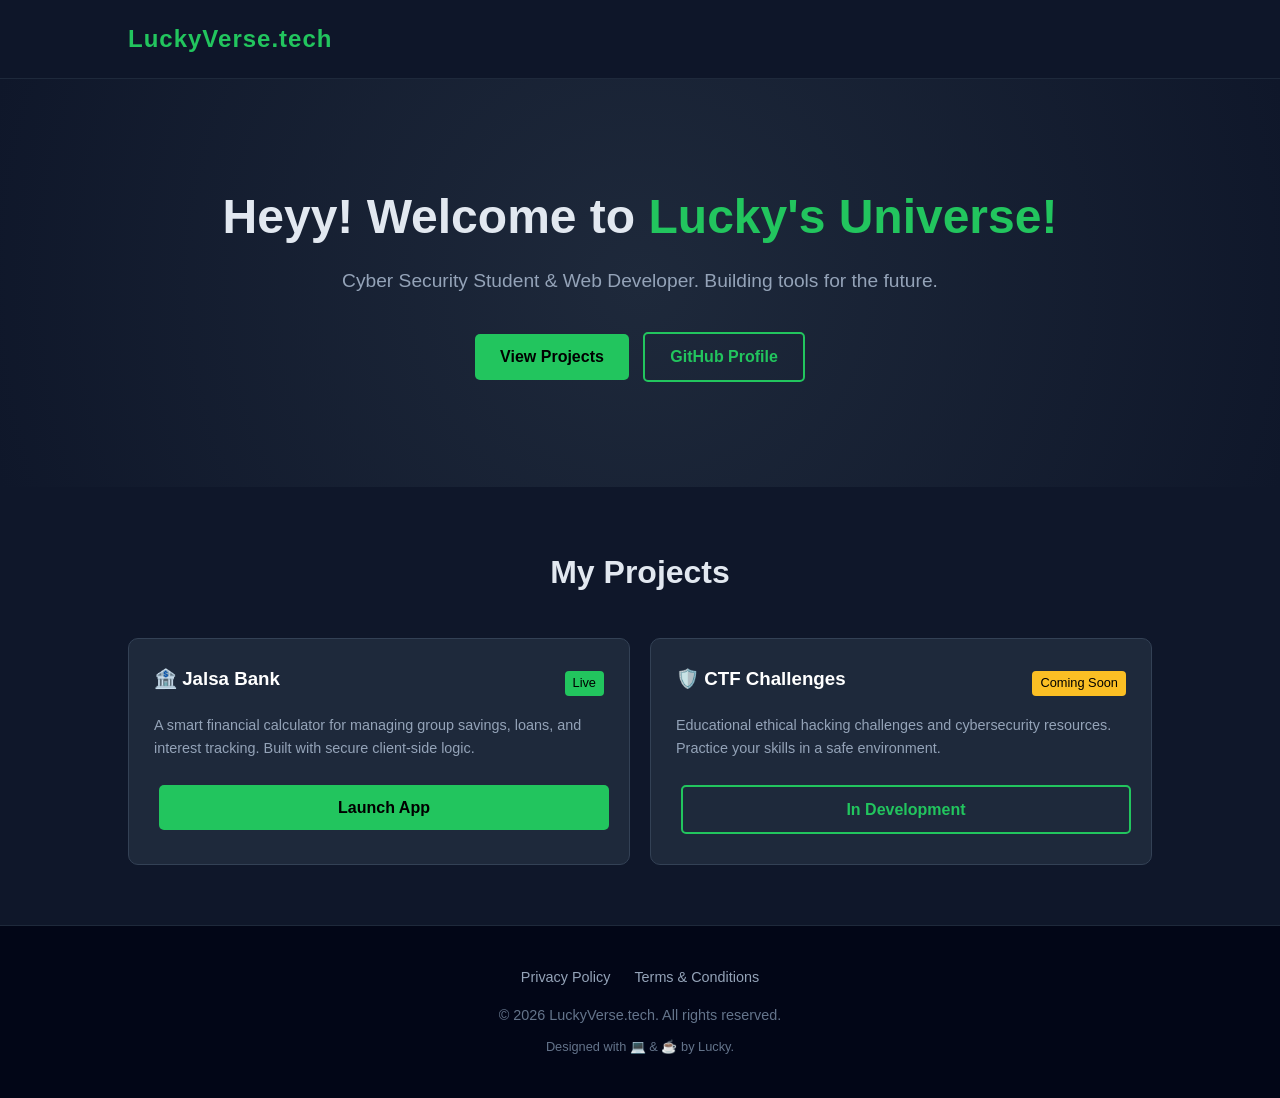
==== index.html @ ea1d81fe "Add initial HTML structure for personal website This HTML file includes a complete layout for a pers" ====
<!DOCTYPE html>
<html lang="en">
<head>
    <meta charset="UTF-8">
    <meta name="viewport" content="width=device-width, initial-scale=1.0">
    <title>LuckyVerse | Developer & Security Enthusiast</title>
    <style>
        /* General Reset */
        * { margin: 0; padding: 0; box-sizing: border-box; font-family: 'Segoe UI', Tahoma, Geneva, Verdana, sans-serif; }
        
        /* Dark Theme Colors */
        body { background-color: #0f172a; color: #e2e8f0; line-height: 1.6; }
        a { text-decoration: none; color: inherit; transition: 0.3s; }
        
        /* Header */
        header {
            padding: 20px 10%;
            display: flex;
            justify-content: space-between;
            align-items: center;
            background: rgba(15, 23, 42, 0.95);
            border-bottom: 1px solid #1e293b;
            position: sticky; top: 0; z-index: 100;
        }
        .logo { font-size: 1.5rem; font-weight: bold; color: #22c55e; letter-spacing: 1px; }
        
        /* Hero Section */
        .hero {
            text-align: center;
            padding: 100px 20px;
            background: radial-gradient(circle at center, #1e293b 0%, #0f172a 100%);
        }
        .hero h1 { font-size: 3rem; margin-bottom: 10px; }
        .hero span { color: #22c55e; } /* Hacker Green Color */
        .hero p { font-size: 1.2rem; color: #94a3b8; max-width: 600px; margin: 0 auto 30px auto; }
        
        /* Buttons */
        .btn {
            display: inline-block;
            padding: 10px 25px;
            background-color: #22c55e;
            color: #000;
            font-weight: bold;
            border-radius: 5px;
            margin: 5px;
        }
        .btn:hover { background-color: #16a34a; transform: translateY(-2px); }
        .btn-outline { background: transparent; border: 2px solid #22c55e; color: #22c55e; }
        .btn-outline:hover { background: #22c55e; color: #000; }

        /* Projects Section */
        .section { padding: 60px 10%; }
        .section-title { text-align: center; margin-bottom: 40px; font-size: 2rem; }
        
        .projects-grid {
            display: grid;
            grid-template-columns: repeat(auto-fit, minmax(300px, 1fr));
            gap: 20px;
        }
        
        .project-card {
            background: #1e293b;
            padding: 25px;
            border-radius: 10px;
            border: 1px solid #334155;
            transition: 0.3s;
        }
        .project-card:hover { transform: translateY(-5px); border-color: #22c55e; }
        .project-card h3 { margin-bottom: 10px; color: #fff; }
        .project-card p { color: #94a3b8; font-size: 0.9rem; margin-bottom: 20px; }
        .status { font-size: 0.8rem; padding: 2px 8px; border-radius: 4px; background: #22c55e; color: #000; }

        /* Footer (Legal Section) */
        footer {
            text-align: center;
            padding: 40px 20px;
            background-color: #020617;
            border-top: 1px solid #1e293b;
            font-size: 0.9rem;
            color: #64748b;
        }
        .footer-links { margin-bottom: 15px; }
        .footer-links a { color: #94a3b8; margin: 0 10px; }
        .footer-links a:hover { color: #22c55e; text-decoration: underline; }

    </style>
</head>
<body>

    <header>
        <div class="logo">LuckyVerse.tech</div>
        </header>

    <section class="hero">
        <h1>Heyy! Welcome to <span>Lucky's Universe!</span></h1>
        <p>Cyber Security Student & Web Developer. Building tools for the future.</p>
        <a href="#projects" class="btn">View Projects</a>
        <a href="https://github.com/lucky-om" target="_blank" class="btn btn-outline">GitHub Profile</a>
    </section>

    <section id="projects" class="section">
        <h2 class="section-title">My Projects</h2>
        <div class="projects-grid">
            
            <div class="project-card">
                <div style="display:flex; justify-content:space-between; align-items:center; margin-bottom:10px;">
                    <h3>🏦 Jalsa Bank</h3>
                    <span class="status">Live</span>
                </div>
                <p>A smart financial calculator for managing group savings, loans, and interest tracking. Built with secure client-side logic.</p>
                <a href="https://jalsabank.luckyverse.tech" target="_blank" class="btn" style="width:100%; text-align:center;">Launch App</a>
            </div>

            <div class="project-card">
                <div style="display:flex; justify-content:space-between; align-items:center; margin-bottom:10px;">
                    <h3>🛡️ CTF Challenges</h3>
                    <span class="status" style="background:#fbbf24;">Coming Soon</span>
                </div>
                <p>Educational ethical hacking challenges and cybersecurity resources. Practice your skills in a safe environment.</p>
                <a href="#" class="btn btn-outline" style="width:100%; text-align:center; cursor: not-allowed;">In Development</a>
            </div>

        </div>
    </section>

    <footer>
        <div class="footer-links">
            <a href="/privacy.html">Privacy Policy</a>
            <a href="/terms.html">Terms & Conditions</a>
        </div>
        <p>&copy; 2026 LuckyVerse.tech. All rights reserved.</p>
        <p style="font-size: 0.8rem; margin-top: 10px;">Designed with 💻 & ☕ by Lucky.</p>
    </footer>

</body>
</html>
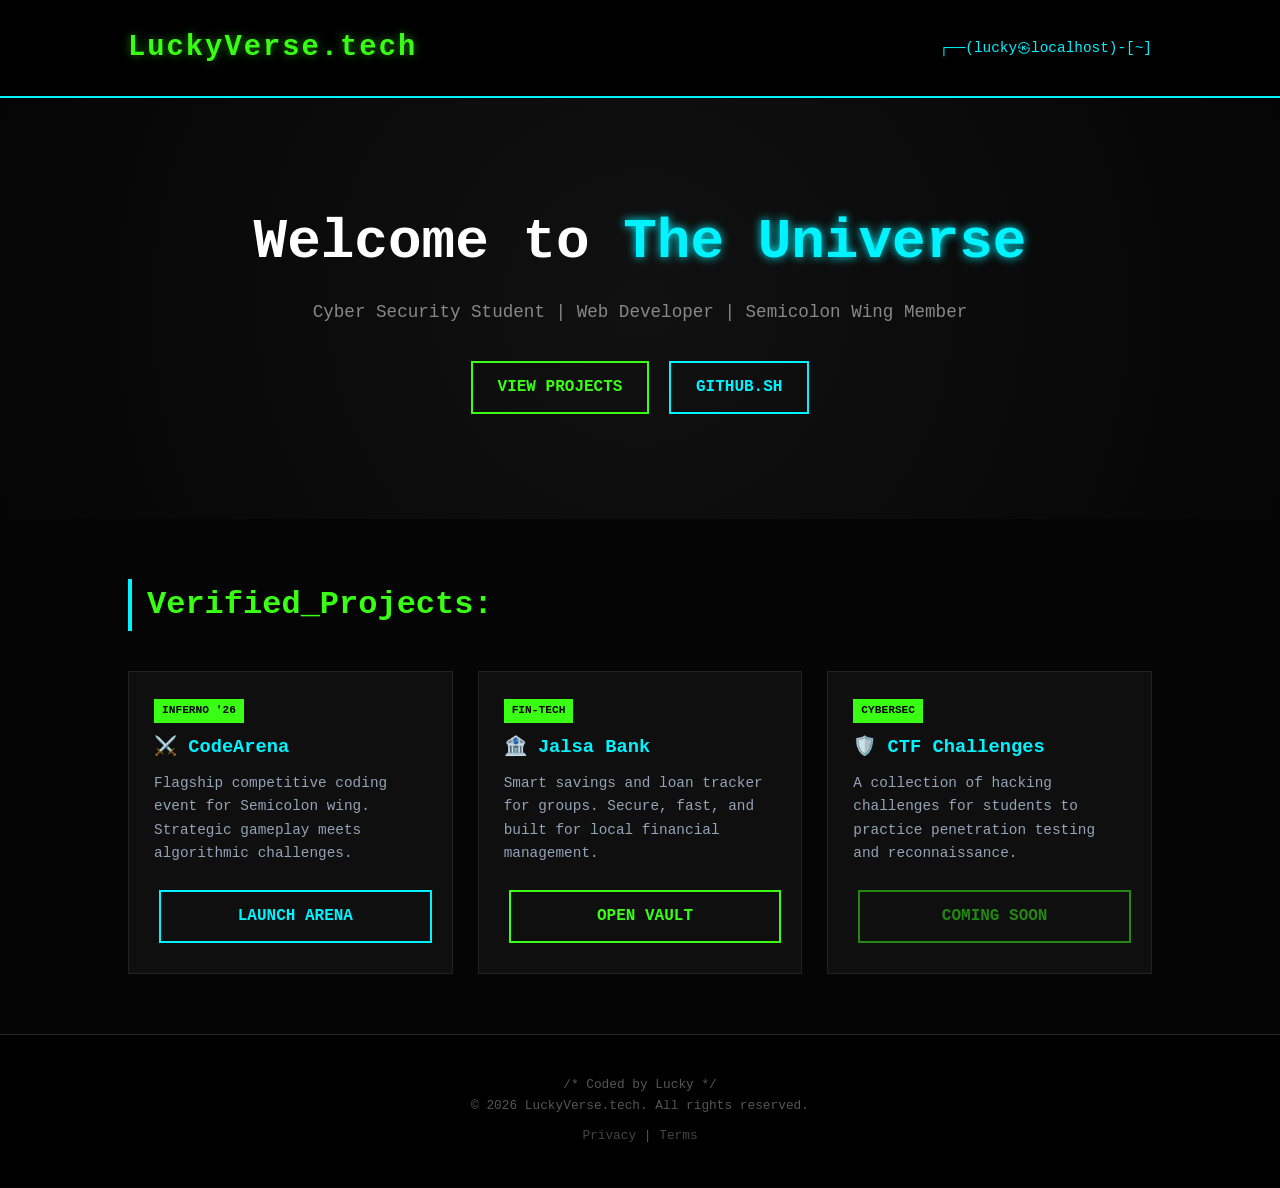
==== commit bd0cb06c: "Update index.html" ====
--- a/index.html
+++ b/index.html
@@ -3,135 +3,209 @@
 <head>
     <meta charset="UTF-8">
     <meta name="viewport" content="width=device-width, initial-scale=1.0">
-    <title>LuckyVerse | Developer & Security Enthusiast</title>
+    <link rel="icon" type="image/jpeg" href="logo.jpg">
+    
+    <title>LuckyVerse | Cyber Security & Development</title>
+    <meta name="description" content="LuckyVerse: Official portfolio of Lucky. Cybersecurity student, Semicolon IT wing member, and developer of CodeArena for Inferno'26.">
+    <meta name="keywords" content="LuckyVerse, CodeArena, Inferno26, Semicolon IT, SDJ International College, Lucky, Cybersecurity, Penetration Testing">
+    <meta name="author" content="Lucky">
+    <meta name="robots" content="index, follow">
+
     <style>
-        /* General Reset */
-        * { margin: 0; padding: 0; box-sizing: border-box; font-family: 'Segoe UI', Tahoma, Geneva, Verdana, sans-serif; }
-        
-        /* Dark Theme Colors */
-        body { background-color: #0f172a; color: #e2e8f0; line-height: 1.6; }
-        a { text-decoration: none; color: inherit; transition: 0.3s; }
-        
-        /* Header */
+        /* Modern Dark Neon Theme */
+        :root {
+            --bg-black: #050505;
+            --card-bg: #0f0f0f;
+            --neon-green: #39ff14;
+            --neon-cyan: #00f3ff;
+            --text-silver: #c0c0c0;
+            --glow: 0 0 10px rgba(57, 255, 20, 0.5);
+        }
+
+        * { margin: 0; padding: 0; box-sizing: border-box; font-family: 'Consolas', monospace; }
+
+        body {
+            background-color: var(--bg-black);
+            color: var(--text-silver);
+            line-height: 1.6;
+        }
+
+        /* Glitch Effect Header */
         header {
-            padding: 20px 10%;
+            padding: 25px 10%;
+            background: rgba(0, 0, 0, 0.9);
+            border-bottom: 2px solid var(--neon-cyan);
             display: flex;
             justify-content: space-between;
             align-items: center;
-            background: rgba(15, 23, 42, 0.95);
-            border-bottom: 1px solid #1e293b;
-            position: sticky; top: 0; z-index: 100;
-        }
-        .logo { font-size: 1.5rem; font-weight: bold; color: #22c55e; letter-spacing: 1px; }
-        
+            box-shadow: 0 0 15px rgba(0, 243, 255, 0.2);
+        }
+
+        .logo {
+            font-size: 1.8rem;
+            font-weight: bold;
+            color: var(--neon-green);
+            text-shadow: var(--glow);
+            letter-spacing: 2px;
+        }
+
+        .terminal-prompt {
+            color: var(--neon-cyan);
+            font-size: 0.9rem;
+        }
+
         /* Hero Section */
         .hero {
+            padding: 100px 10%;
             text-align: center;
-            padding: 100px 20px;
-            background: radial-gradient(circle at center, #1e293b 0%, #0f172a 100%);
-        }
-        .hero h1 { font-size: 3rem; margin-bottom: 10px; }
-        .hero span { color: #22c55e; } /* Hacker Green Color */
-        .hero p { font-size: 1.2rem; color: #94a3b8; max-width: 600px; margin: 0 auto 30px auto; }
-        
-        /* Buttons */
+            background: radial-gradient(circle at center, #111 0%, #050505 100%);
+        }
+
+        .hero h1 {
+            font-size: 3.5rem;
+            color: #fff;
+            margin-bottom: 10px;
+        }
+
+        .hero span {
+            color: var(--neon-cyan);
+            text-shadow: 0 0 10px var(--neon-cyan);
+        }
+
+        .hero p {
+            font-size: 1.1rem;
+            color: #888;
+            margin-bottom: 30px;
+        }
+
+        /* Styled Buttons */
         .btn {
             display: inline-block;
-            padding: 10px 25px;
-            background-color: #22c55e;
+            padding: 12px 25px;
+            background: transparent;
+            color: var(--neon-green);
+            border: 2px solid var(--neon-green);
+            font-weight: bold;
+            text-transform: uppercase;
+            transition: all 0.3s;
+            cursor: pointer;
+            margin: 5px;
+            text-decoration: none;
+        }
+
+        .btn:hover {
+            background: var(--neon-green);
             color: #000;
-            font-weight: bold;
-            border-radius: 5px;
-            margin: 5px;
-        }
-        .btn:hover { background-color: #16a34a; transform: translateY(-2px); }
-        .btn-outline { background: transparent; border: 2px solid #22c55e; color: #22c55e; }
-        .btn-outline:hover { background: #22c55e; color: #000; }
+            box-shadow: 0 0 20px var(--neon-green);
+            transform: translateY(-3px);
+        }
+
+        .btn-cyan { border-color: var(--neon-cyan); color: var(--neon-cyan); }
+        .btn-cyan:hover { background: var(--neon-cyan); color: #000; box-shadow: 0 0 20px var(--neon-cyan); }
 
         /* Projects Section */
         .section { padding: 60px 10%; }
-        .section-title { text-align: center; margin-bottom: 40px; font-size: 2rem; }
-        
+        .section-title {
+            color: var(--neon-green);
+            font-size: 2rem;
+            margin-bottom: 40px;
+            border-left: 4px solid var(--neon-cyan);
+            padding-left: 15px;
+        }
+
         .projects-grid {
             display: grid;
             grid-template-columns: repeat(auto-fit, minmax(300px, 1fr));
-            gap: 20px;
-        }
-        
-        .project-card {
-            background: #1e293b;
+            gap: 25px;
+        }
+
+        .card {
+            background: var(--card-bg);
             padding: 25px;
-            border-radius: 10px;
-            border: 1px solid #334155;
+            border: 1px solid #222;
             transition: 0.3s;
         }
-        .project-card:hover { transform: translateY(-5px); border-color: #22c55e; }
-        .project-card h3 { margin-bottom: 10px; color: #fff; }
-        .project-card p { color: #94a3b8; font-size: 0.9rem; margin-bottom: 20px; }
-        .status { font-size: 0.8rem; padding: 2px 8px; border-radius: 4px; background: #22c55e; color: #000; }
-
-        /* Footer (Legal Section) */
+
+        .card:hover {
+            border-color: var(--neon-cyan);
+            transform: scale(1.02);
+            box-shadow: 0 5px 15px rgba(0, 243, 255, 0.1);
+        }
+
+        .card h3 { color: var(--neon-cyan); margin-bottom: 10px; }
+        .card p { font-size: 0.9rem; color: #94a3b8; margin-bottom: 20px; }
+
+        .tag {
+            font-size: 0.7rem;
+            padding: 3px 8px;
+            background: var(--neon-green);
+            color: #000;
+            font-weight: bold;
+            margin-bottom: 10px;
+            display: inline-block;
+        }
+
         footer {
             text-align: center;
-            padding: 40px 20px;
-            background-color: #020617;
-            border-top: 1px solid #1e293b;
-            font-size: 0.9rem;
-            color: #64748b;
-        }
-        .footer-links { margin-bottom: 15px; }
-        .footer-links a { color: #94a3b8; margin: 0 10px; }
-        .footer-links a:hover { color: #22c55e; text-decoration: underline; }
-
+            padding: 40px;
+            background: #000;
+            border-top: 1px solid #222;
+            font-size: 0.8rem;
+            color: #555;
+        }
     </style>
 </head>
 <body>
 
     <header>
         <div class="logo">LuckyVerse.tech</div>
-        </header>
+        <div class="terminal-prompt">┌──(lucky㉿localhost)-[~]</div>
+    </header>
 
     <section class="hero">
-        <h1>Heyy! Welcome to <span>Lucky's Universe!</span></h1>
-        <p>Cyber Security Student & Web Developer. Building tools for the future.</p>
+        <h1>Welcome to <span>The Universe</span></h1>
+        <p>Cyber Security Student | Web Developer | Semicolon Wing Member</p>
         <a href="#projects" class="btn">View Projects</a>
-        <a href="https://github.com/lucky-om" target="_blank" class="btn btn-outline">GitHub Profile</a>
+        <a href="https://github.com/lucky-om" target="_blank" class="btn btn-cyan">Github.sh</a>
     </section>
 
     <section id="projects" class="section">
-        <h2 class="section-title">My Projects</h2>
+        <h2 class="section-title">Verified_Projects:</h2>
+        
         <div class="projects-grid">
             
-            <div class="project-card">
-                <div style="display:flex; justify-content:space-between; align-items:center; margin-bottom:10px;">
-                    <h3>🏦 Jalsa Bank</h3>
-                    <span class="status">Live</span>
-                </div>
-                <p>A smart financial calculator for managing group savings, loans, and interest tracking. Built with secure client-side logic.</p>
-                <a href="https://jalsabank.luckyverse.tech" target="_blank" class="btn" style="width:100%; text-align:center;">Launch App</a>
+            <div class="card">
+                <span class="tag">INFERNO '26</span>
+                <h3>⚔️ CodeArena</h3>
+                <p>Flagship competitive coding event for Semicolon wing. Strategic gameplay meets algorithmic challenges.</p>
+                <a href="https://codearena.luckyverse.tech" target="_blank" class="btn btn-cyan" style="width: 100%; text-align: center;">Launch Arena</a>
             </div>
 
-            <div class="project-card">
-                <div style="display:flex; justify-content:space-between; align-items:center; margin-bottom:10px;">
-                    <h3>🛡️ CTF Challenges</h3>
-                    <span class="status" style="background:#fbbf24;">Coming Soon</span>
-                </div>
-                <p>Educational ethical hacking challenges and cybersecurity resources. Practice your skills in a safe environment.</p>
-                <a href="#" class="btn btn-outline" style="width:100%; text-align:center; cursor: not-allowed;">In Development</a>
+            <div class="card">
+                <span class="tag">FIN-TECH</span>
+                <h3>🏦 Jalsa Bank</h3>
+                <p>Smart savings and loan tracker for groups. Secure, fast, and built for local financial management.</p>
+                <a href="https://jalsabank.luckyverse.tech" target="_blank" class="btn" style="width: 100%; text-align: center;">Open Vault</a>
+            </div>
+
+            <div class="card">
+                <span class="tag">CYBERSEC</span>
+                <h3>🛡️ CTF Challenges</h3>
+                <p>A collection of hacking challenges for students to practice penetration testing and reconnaissance.</p>
+                <a href="#" class="btn" style="width: 100%; text-align: center; opacity: 0.5; cursor: not-allowed;">Coming Soon</a>
             </div>
 
         </div>
     </section>
 
     <footer>
-        <div class="footer-links">
-            <a href="/privacy.html">Privacy Policy</a>
-            <a href="/terms.html">Terms & Conditions</a>
+        <p>/* Coded by Lucky */</p>
+        <p>&copy; 2026 LuckyVerse.tech. All rights reserved.</p>
+        <div style="margin-top: 10px;">
+            <a href="/privacy.html" style="color: #444; text-decoration: none;">Privacy</a> | 
+            <a href="/terms.html" style="color: #444; text-decoration: none;">Terms</a>
         </div>
-        <p>&copy; 2026 LuckyVerse.tech. All rights reserved.</p>
-        <p style="font-size: 0.8rem; margin-top: 10px;">Designed with 💻 & ☕ by Lucky.</p>
     </footer>
 
 </body>
 </html>
-
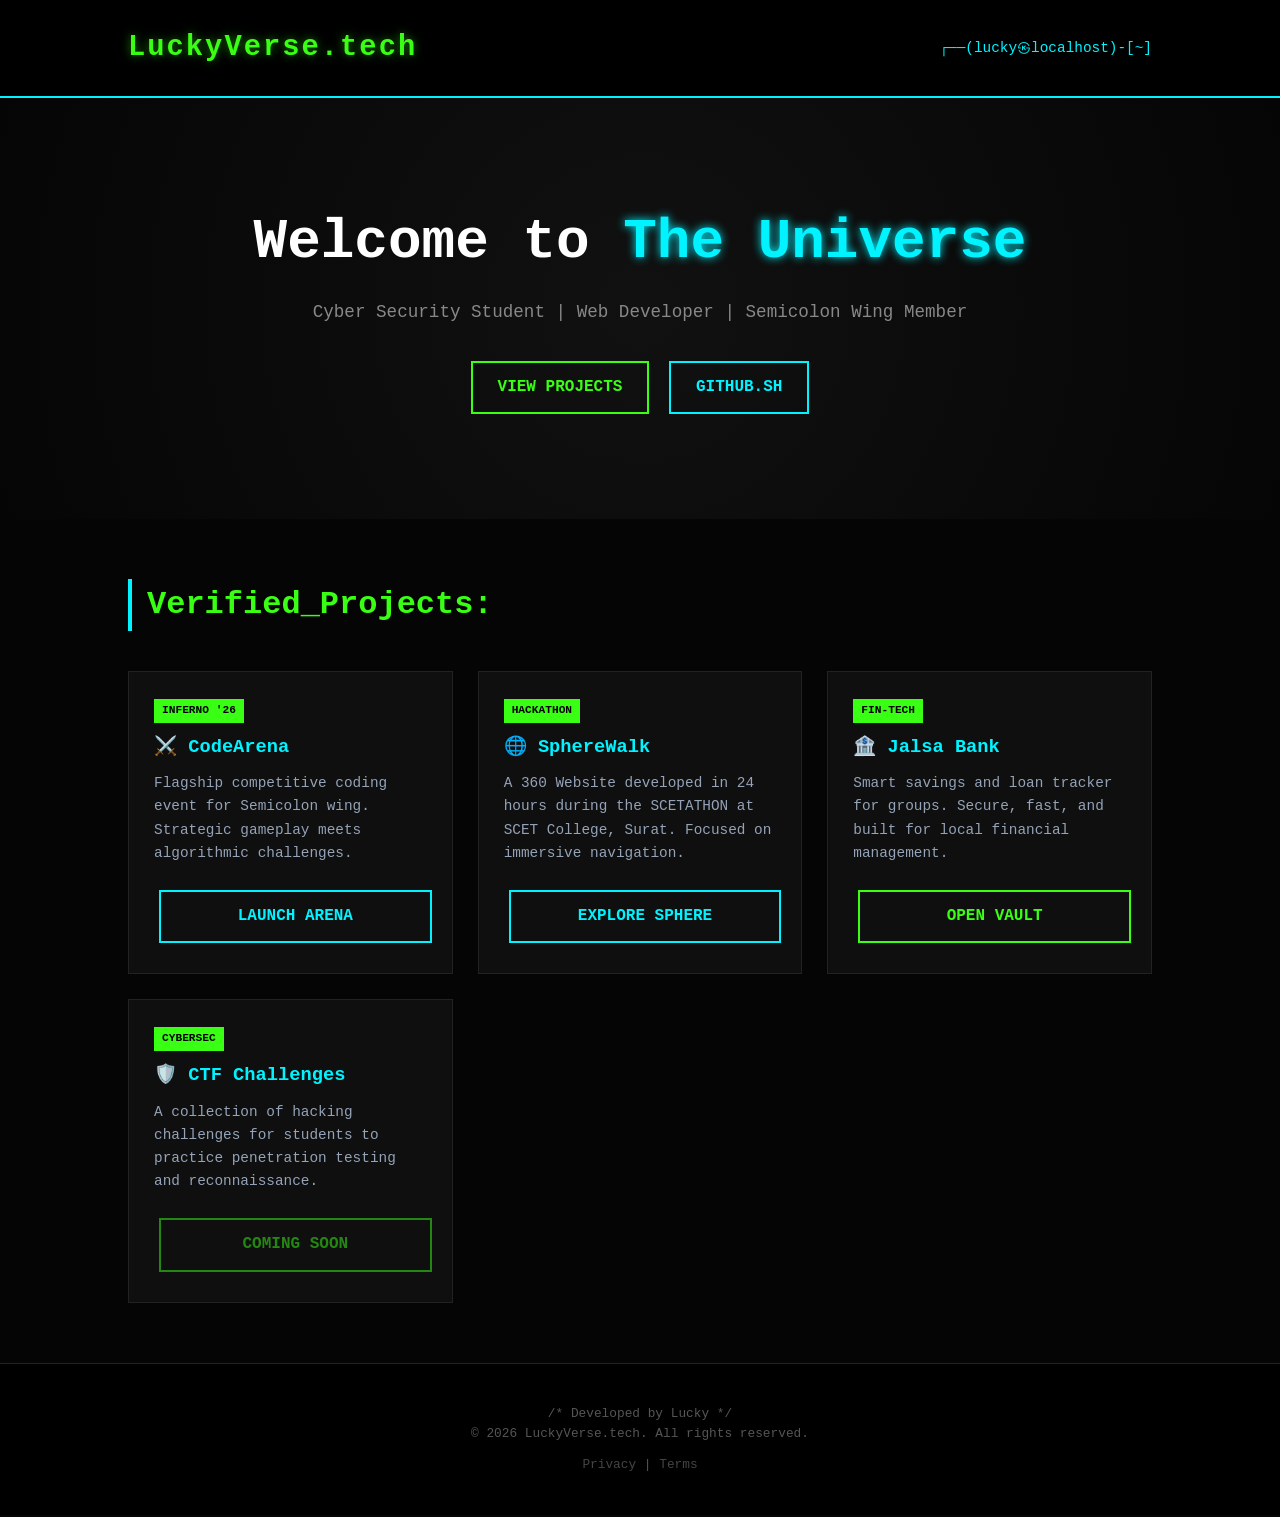
==== commit 8d47cf16: "Update project descriptions and developer credit" ====
--- a/index.html
+++ b/index.html
@@ -180,7 +180,14 @@
                 <p>Flagship competitive coding event for Semicolon wing. Strategic gameplay meets algorithmic challenges.</p>
                 <a href="https://codearena.luckyverse.tech" target="_blank" class="btn btn-cyan" style="width: 100%; text-align: center;">Launch Arena</a>
             </div>
-
+            
+            <div class="card">
+                <span class="tag">HACKATHON</span>
+                <h3>🌐 SphereWalk</h3>
+                <p>A 360 Website developed in 24 hours during the SCETATHON  at SCET College, Surat. Focused on immersive navigation.</p>
+                <a href="https://spherewalk.luckyverse.tech/" target="_blank" class="btn btn-cyan" style="width: 100%; text-align: center;">Explore Sphere</a>
+            </div>
+            
             <div class="card">
                 <span class="tag">FIN-TECH</span>
                 <h3>🏦 Jalsa Bank</h3>
@@ -199,7 +206,7 @@
     </section>
 
     <footer>
-        <p>/* Coded by Lucky */</p>
+        <p>/* Developed by Lucky */</p>
         <p>&copy; 2026 LuckyVerse.tech. All rights reserved.</p>
         <div style="margin-top: 10px;">
             <a href="/privacy.html" style="color: #444; text-decoration: none;">Privacy</a> | 
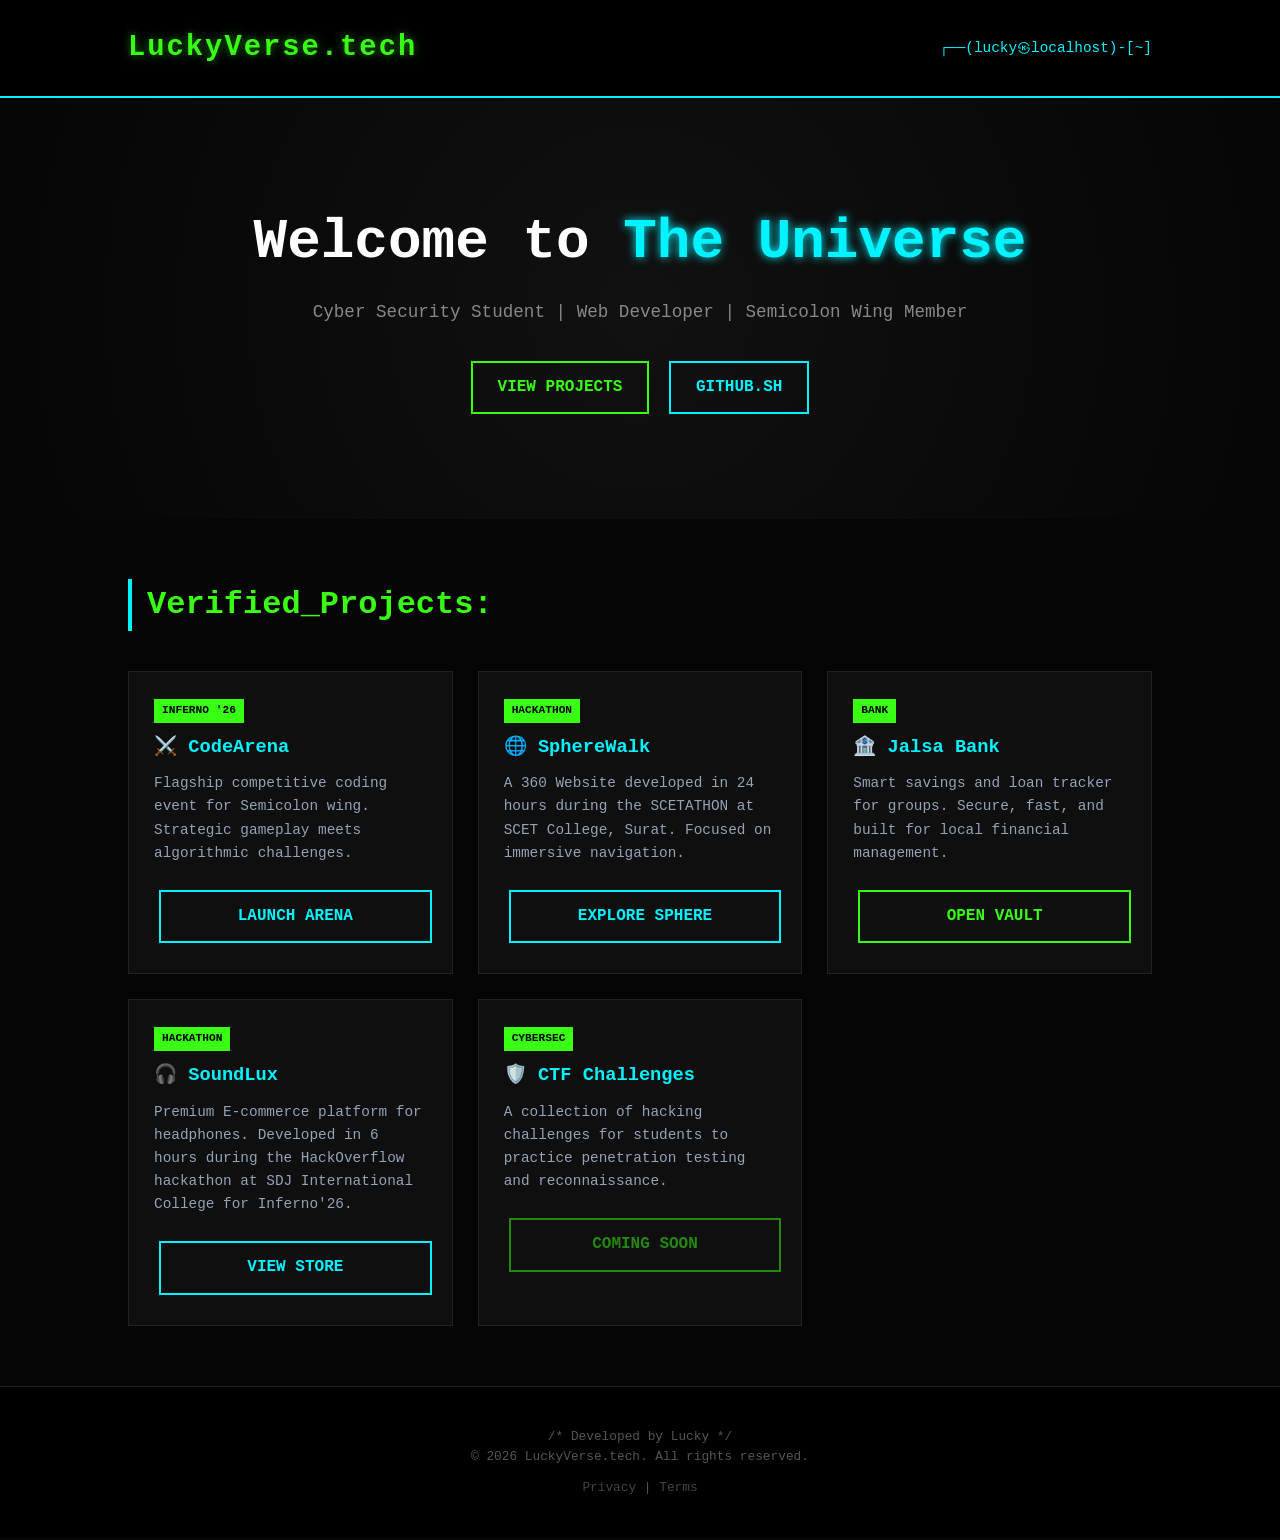
==== commit 2c066e43: "Add SoundLux project and update tags in index.html Added tags and new project details for SoundLux." ====
--- a/index.html
+++ b/index.html
@@ -189,12 +189,19 @@
             </div>
             
             <div class="card">
-                <span class="tag">FIN-TECH</span>
+                <span class="tag">BANK</span>
                 <h3>🏦 Jalsa Bank</h3>
                 <p>Smart savings and loan tracker for groups. Secure, fast, and built for local financial management.</p>
                 <a href="https://jalsabank.luckyverse.tech" target="_blank" class="btn" style="width: 100%; text-align: center;">Open Vault</a>
             </div>
 
+            <div class="card">
+                <span class="tag">HACKATHON</span>
+                <h3>🎧 SoundLux</h3>
+                <p>Premium E-commerce platform for headphones. Developed in 6 hours during the HackOverflow hackathon at SDJ International College for Inferno'26.</p>
+                <a href="https://soundlux.luckyverse.tech" target="_blank" class="btn btn-cyan" style="width: 100%; text-align: center;">View Store</a>
+            </div>
+            
             <div class="card">
                 <span class="tag">CYBERSEC</span>
                 <h3>🛡️ CTF Challenges</h3>
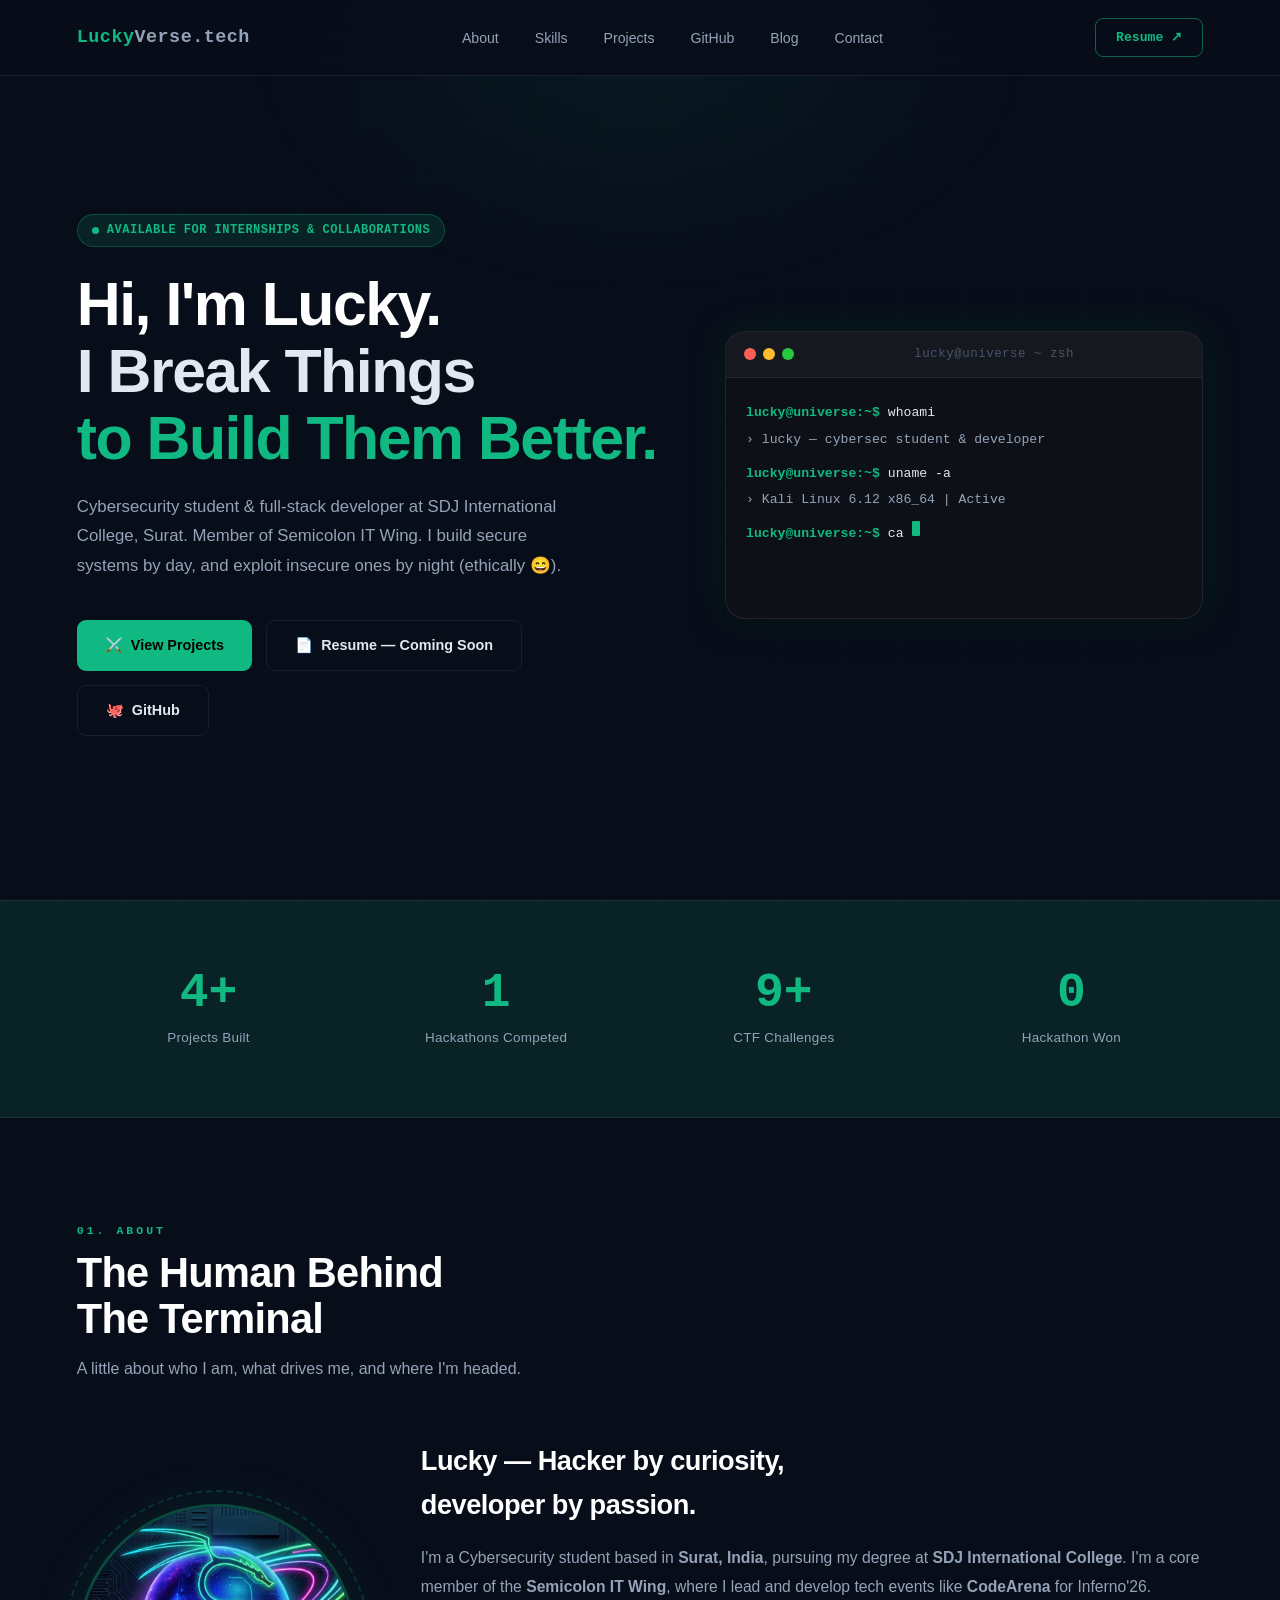
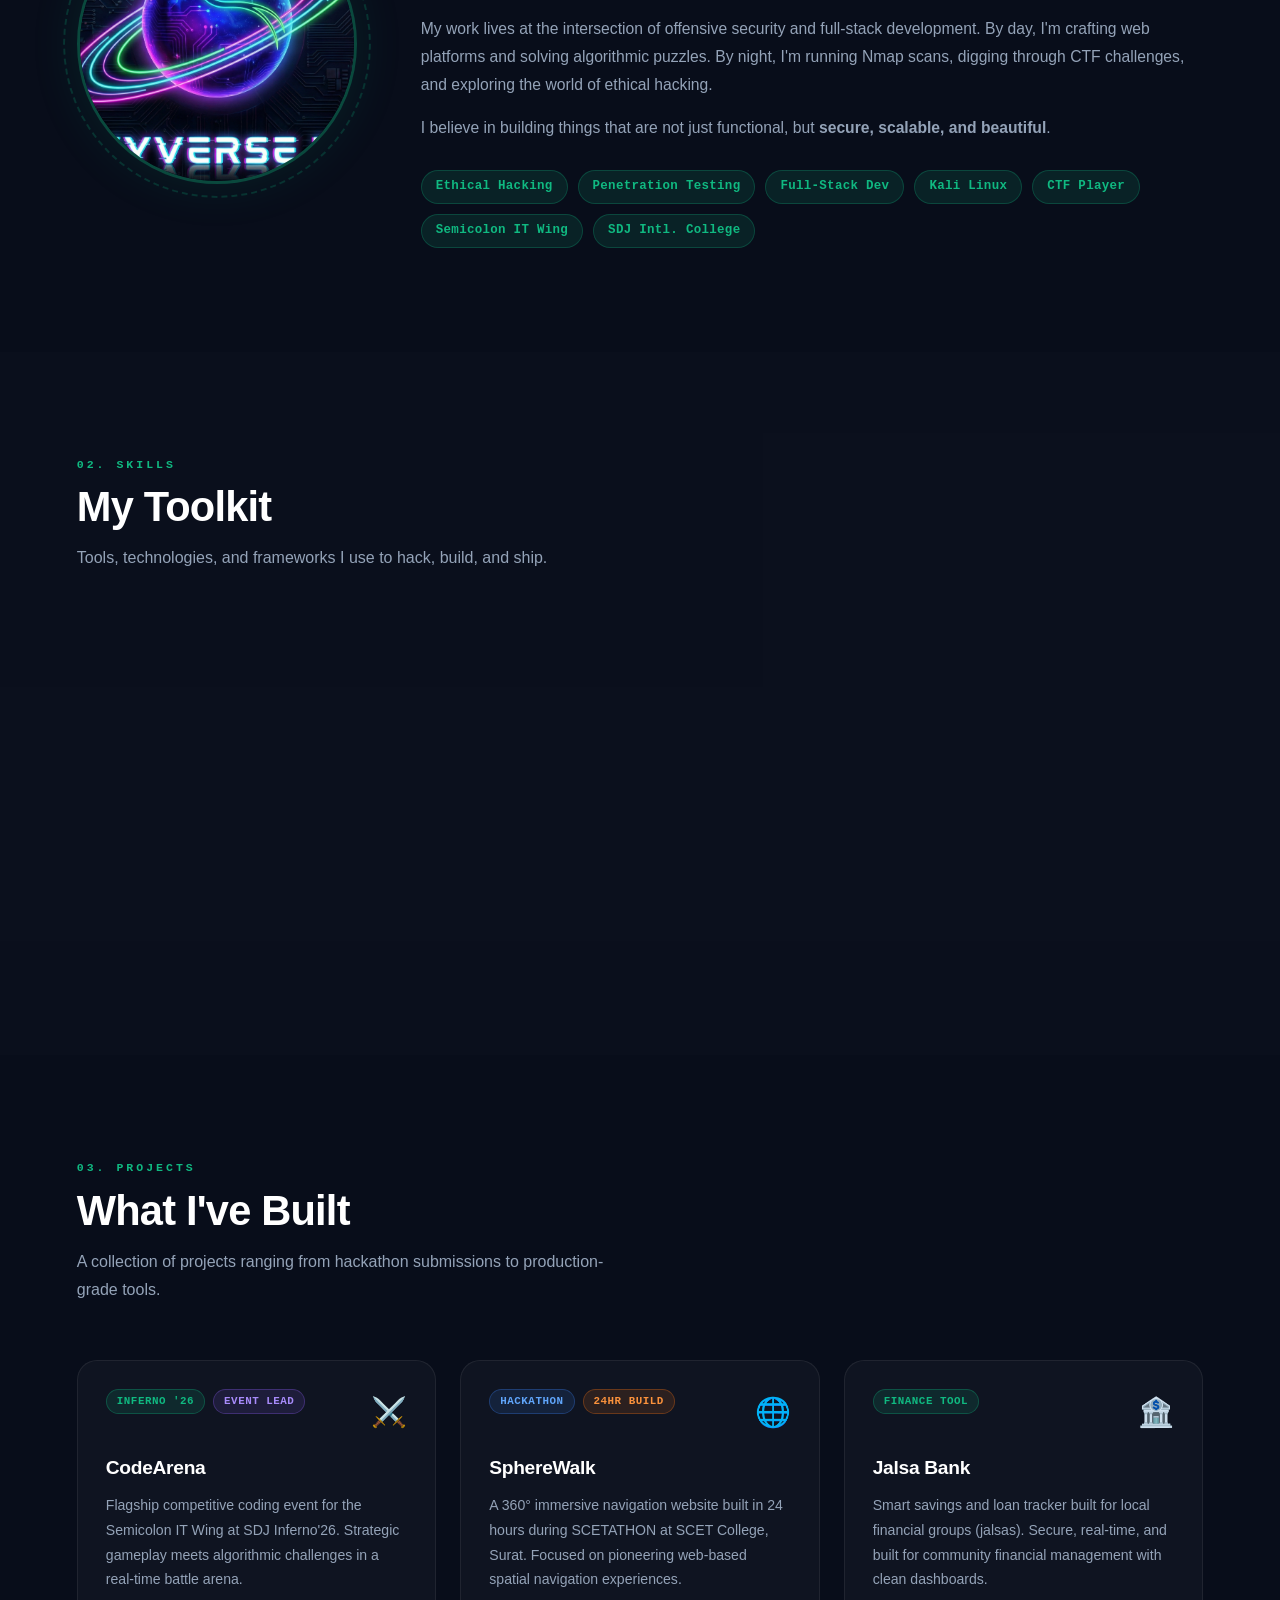
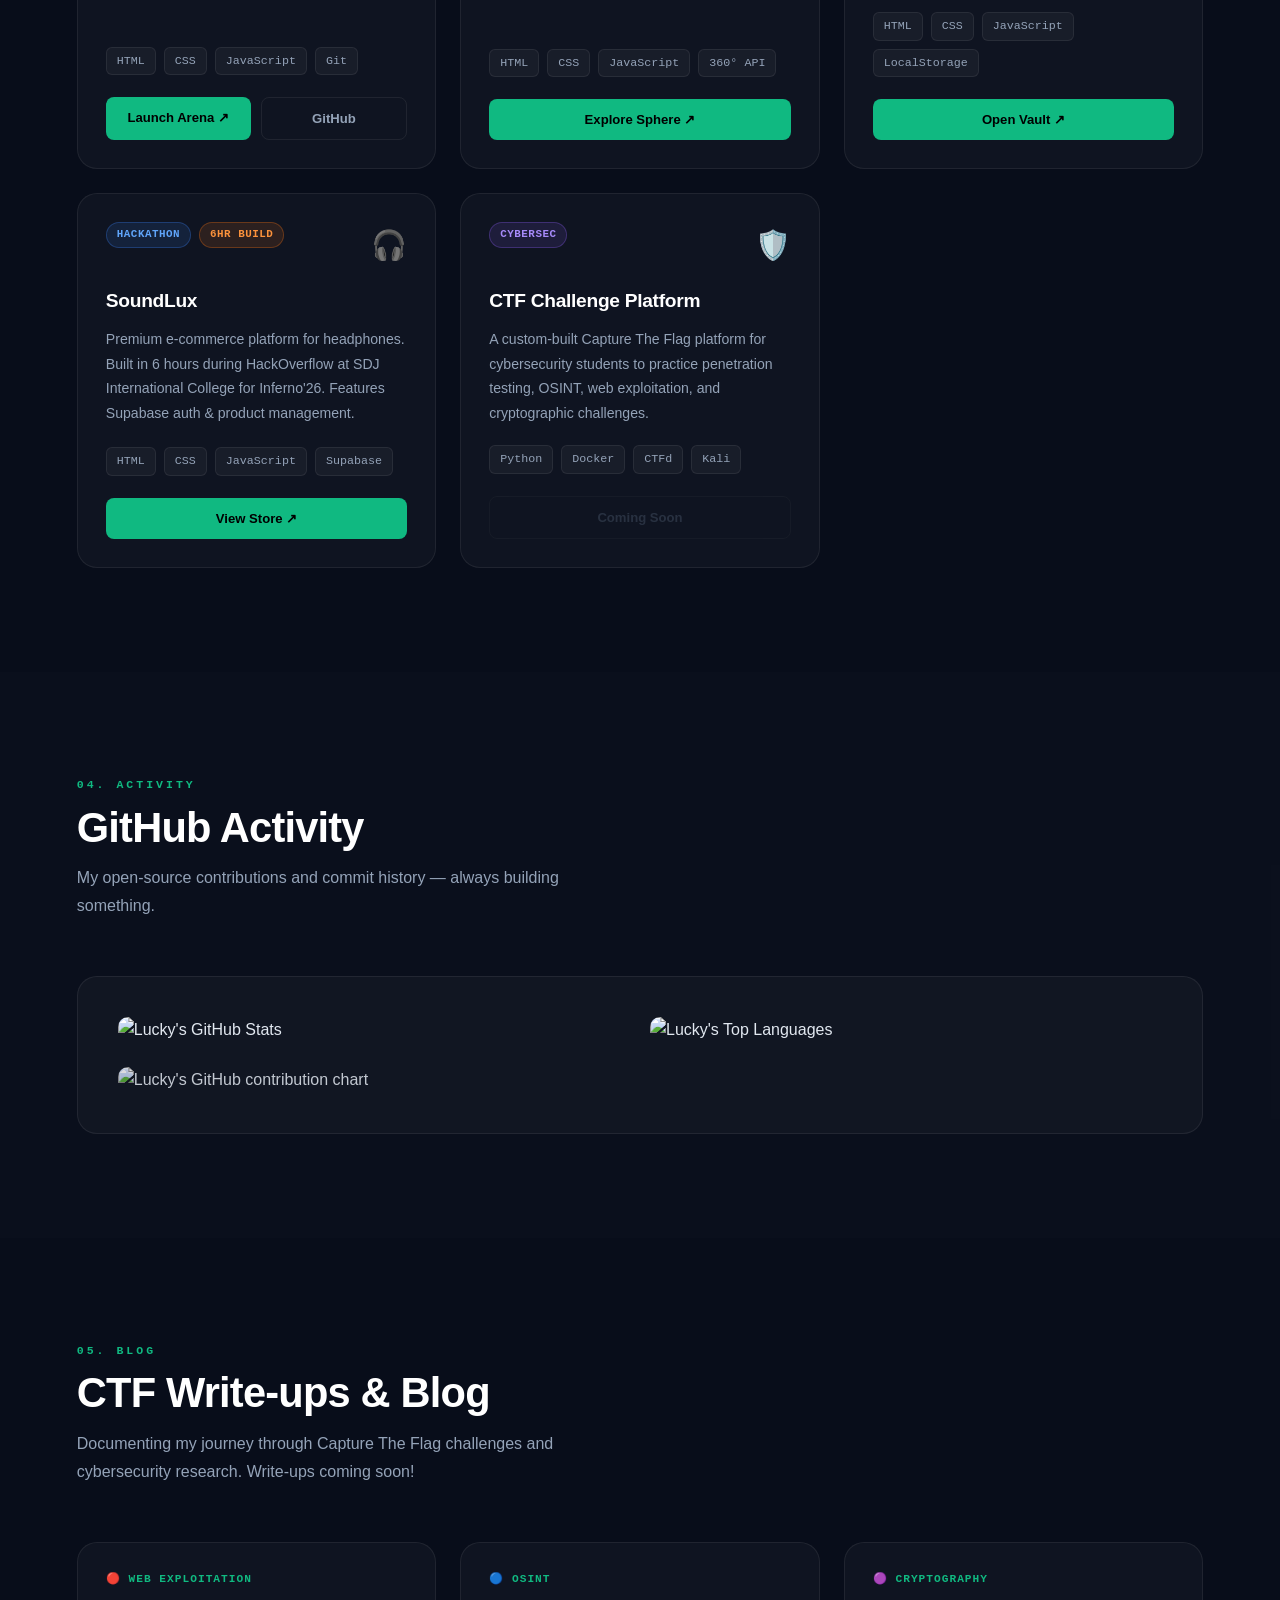
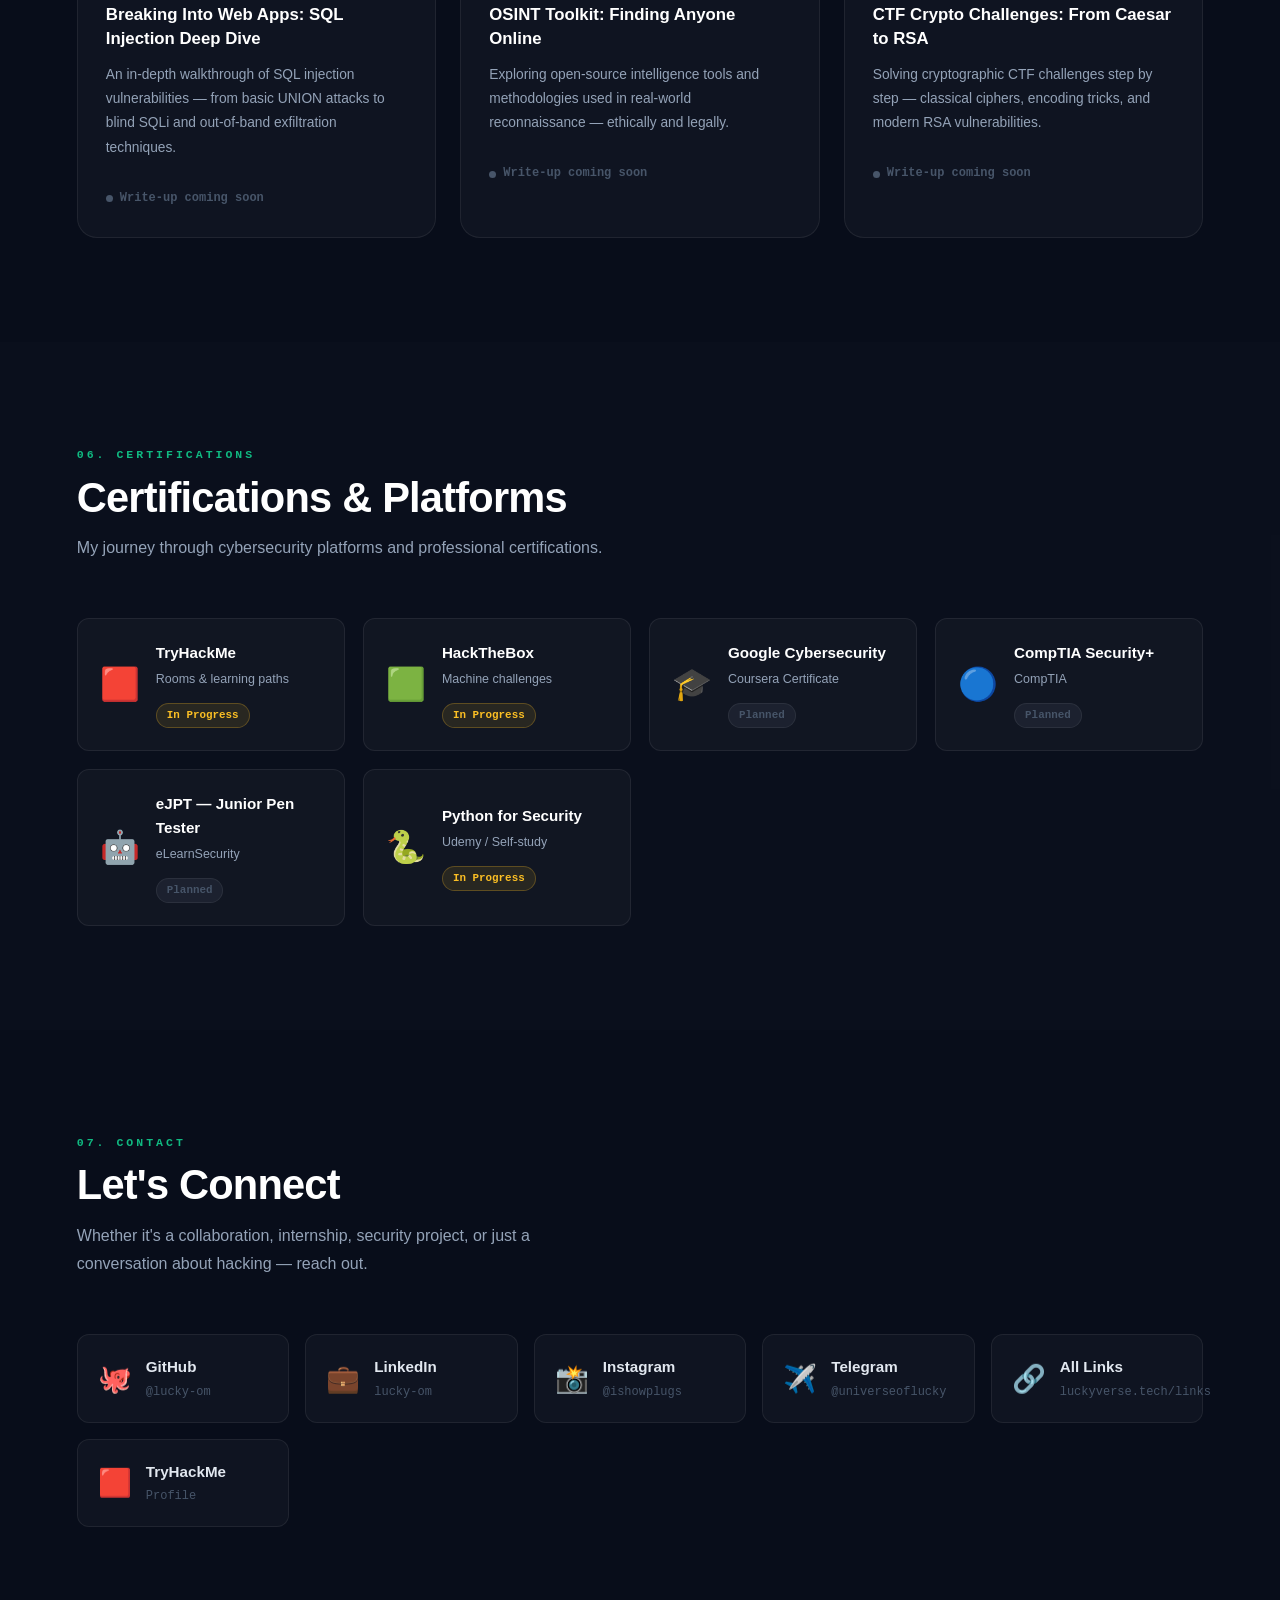
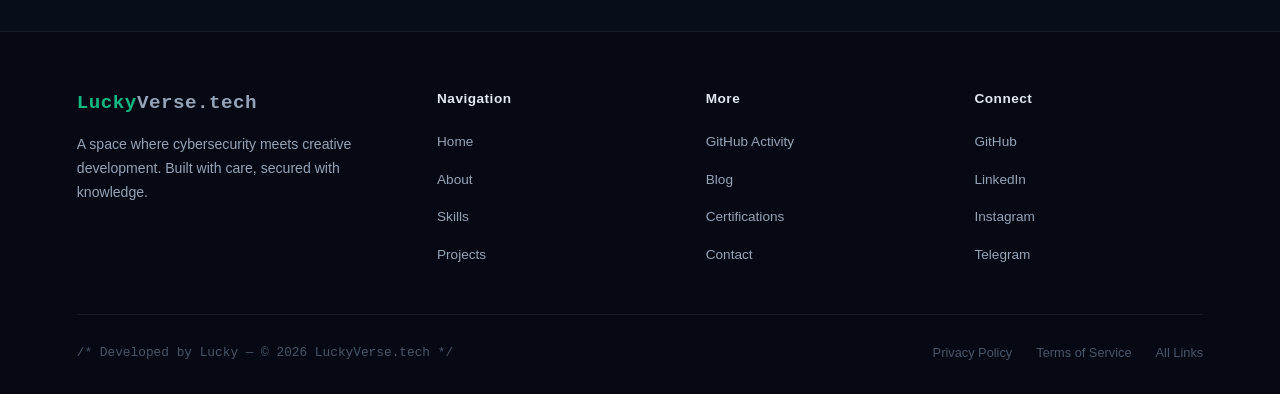
==== commit 37f337bd: "feat: LuckyVerse.tech v2.0 - Portfolio with cybersec theme, terminal animation, and projects showcas" ====
--- a/index.html
+++ b/index.html
@@ -1,225 +1,661 @@
 <!DOCTYPE html>
 <html lang="en">
+
 <head>
-    <meta charset="UTF-8">
-    <meta name="viewport" content="width=device-width, initial-scale=1.0">
-    <link rel="icon" type="image/jpeg" href="logo.jpg">
-    
-    <title>LuckyVerse | Cyber Security & Development</title>
-    <meta name="description" content="LuckyVerse: Official portfolio of Lucky. Cybersecurity student, Semicolon IT wing member, and developer of CodeArena for Inferno'26.">
-    <meta name="keywords" content="LuckyVerse, CodeArena, Inferno26, Semicolon IT, SDJ International College, Lucky, Cybersecurity, Penetration Testing">
-    <meta name="author" content="Lucky">
-    <meta name="robots" content="index, follow">
-
-    <style>
-        /* Modern Dark Neon Theme */
-        :root {
-            --bg-black: #050505;
-            --card-bg: #0f0f0f;
-            --neon-green: #39ff14;
-            --neon-cyan: #00f3ff;
-            --text-silver: #c0c0c0;
-            --glow: 0 0 10px rgba(57, 255, 20, 0.5);
-        }
-
-        * { margin: 0; padding: 0; box-sizing: border-box; font-family: 'Consolas', monospace; }
-
-        body {
-            background-color: var(--bg-black);
-            color: var(--text-silver);
-            line-height: 1.6;
-        }
-
-        /* Glitch Effect Header */
-        header {
-            padding: 25px 10%;
-            background: rgba(0, 0, 0, 0.9);
-            border-bottom: 2px solid var(--neon-cyan);
-            display: flex;
-            justify-content: space-between;
-            align-items: center;
-            box-shadow: 0 0 15px rgba(0, 243, 255, 0.2);
-        }
-
-        .logo {
-            font-size: 1.8rem;
-            font-weight: bold;
-            color: var(--neon-green);
-            text-shadow: var(--glow);
-            letter-spacing: 2px;
-        }
-
-        .terminal-prompt {
-            color: var(--neon-cyan);
-            font-size: 0.9rem;
-        }
-
-        /* Hero Section */
-        .hero {
-            padding: 100px 10%;
-            text-align: center;
-            background: radial-gradient(circle at center, #111 0%, #050505 100%);
-        }
-
-        .hero h1 {
-            font-size: 3.5rem;
-            color: #fff;
-            margin-bottom: 10px;
-        }
-
-        .hero span {
-            color: var(--neon-cyan);
-            text-shadow: 0 0 10px var(--neon-cyan);
-        }
-
-        .hero p {
-            font-size: 1.1rem;
-            color: #888;
-            margin-bottom: 30px;
-        }
-
-        /* Styled Buttons */
-        .btn {
-            display: inline-block;
-            padding: 12px 25px;
-            background: transparent;
-            color: var(--neon-green);
-            border: 2px solid var(--neon-green);
-            font-weight: bold;
-            text-transform: uppercase;
-            transition: all 0.3s;
-            cursor: pointer;
-            margin: 5px;
-            text-decoration: none;
-        }
-
-        .btn:hover {
-            background: var(--neon-green);
-            color: #000;
-            box-shadow: 0 0 20px var(--neon-green);
-            transform: translateY(-3px);
-        }
-
-        .btn-cyan { border-color: var(--neon-cyan); color: var(--neon-cyan); }
-        .btn-cyan:hover { background: var(--neon-cyan); color: #000; box-shadow: 0 0 20px var(--neon-cyan); }
-
-        /* Projects Section */
-        .section { padding: 60px 10%; }
-        .section-title {
-            color: var(--neon-green);
-            font-size: 2rem;
-            margin-bottom: 40px;
-            border-left: 4px solid var(--neon-cyan);
-            padding-left: 15px;
-        }
-
-        .projects-grid {
-            display: grid;
-            grid-template-columns: repeat(auto-fit, minmax(300px, 1fr));
-            gap: 25px;
-        }
-
-        .card {
-            background: var(--card-bg);
-            padding: 25px;
-            border: 1px solid #222;
-            transition: 0.3s;
-        }
-
-        .card:hover {
-            border-color: var(--neon-cyan);
-            transform: scale(1.02);
-            box-shadow: 0 5px 15px rgba(0, 243, 255, 0.1);
-        }
-
-        .card h3 { color: var(--neon-cyan); margin-bottom: 10px; }
-        .card p { font-size: 0.9rem; color: #94a3b8; margin-bottom: 20px; }
-
-        .tag {
-            font-size: 0.7rem;
-            padding: 3px 8px;
-            background: var(--neon-green);
-            color: #000;
-            font-weight: bold;
-            margin-bottom: 10px;
-            display: inline-block;
-        }
-
-        footer {
-            text-align: center;
-            padding: 40px;
-            background: #000;
-            border-top: 1px solid #222;
-            font-size: 0.8rem;
-            color: #555;
-        }
-    </style>
+  <meta charset="UTF-8">
+  <meta name="viewport" content="width=device-width, initial-scale=1.0">
+
+  <!-- ── SEO ── -->
+  <title>LuckyVerse</title>
+  <meta name="description"
+    content="LuckyVerse — Official portfolio of Lucky. Cybersecurity student, ethical hacker, developer of CodeArena, SphereWalk, Jalsa Bank & SoundLux. SDJ International College, Surat.">
+  <meta name="keywords"
+    content="LuckyVerse, Lucky, Cybersecurity, Ethical Hacking, Penetration Testing, CodeArena, SphereWalk, JalsaBank, SoundLux, Semicolon IT, SDJ International College">
+  <meta name="author" content="Lucky">
+  <meta name="robots" content="index, follow">
+
+  <!-- ── SECURITY HEADERS ── -->
+  <meta http-equiv="Content-Security-Policy"
+    content="default-src 'self'; script-src 'self' 'unsafe-inline'; style-src 'self' 'unsafe-inline' https://fonts.googleapis.com; font-src https://fonts.gstatic.com; img-src 'self' https://github-readme-stats.vercel.app https://ghchart.rshah.org https://streak-stats.demolab.com data:; connect-src 'none';">
+  <meta http-equiv="X-Content-Type-Options" content="nosniff">
+  <meta http-equiv="X-Frame-Options" content="DENY">
+  <meta name="referrer" content="strict-origin-when-cross-origin">
+
+  <!-- ── OPEN GRAPH ── -->
+  <meta property="og:title" content="LuckyVerse | Cybersecurity & Development">
+  <meta property="og:description"
+    content="Portfolio of Lucky — Cybersecurity student and full-stack developer based in Surat, India.">
+  <meta property="og:type" content="website">
+  <meta property="og:url" content="https://luckyverse.tech">
+
+  <!-- ── FAVICON ── -->
+  <link rel="icon" type="image/jpeg" href="logo.jpg">
+
+  <!-- ── STYLES ── -->
+  <link rel="stylesheet" href="styles.css">
 </head>
+
 <body>
 
-    <header>
-        <div class="logo">LuckyVerse.tech</div>
-        <div class="terminal-prompt">┌──(lucky㉿localhost)-[~]</div>
-    </header>
-
-    <section class="hero">
-        <h1>Welcome to <span>The Universe</span></h1>
-        <p>Cyber Security Student | Web Developer | Semicolon Wing Member</p>
-        <a href="#projects" class="btn">View Projects</a>
-        <a href="https://github.com/lucky-om" target="_blank" class="btn btn-cyan">Github.sh</a>
-    </section>
-
-    <section id="projects" class="section">
-        <h2 class="section-title">Verified_Projects:</h2>
-        
-        <div class="projects-grid">
-            
-            <div class="card">
-                <span class="tag">INFERNO '26</span>
-                <h3>⚔️ CodeArena</h3>
-                <p>Flagship competitive coding event for Semicolon wing. Strategic gameplay meets algorithmic challenges.</p>
-                <a href="https://codearena.luckyverse.tech" target="_blank" class="btn btn-cyan" style="width: 100%; text-align: center;">Launch Arena</a>
+  <!-- ════════════════════════════════════
+       NAVBAR
+  ════════════════════════════════════ -->
+  <nav id="navbar">
+    <a class="nav-logo" href="#">Lucky<span>Verse.tech</span></a>
+
+    <ul class="nav-links">
+      <li><a href="#about">About</a></li>
+      <li><a href="#skills">Skills</a></li>
+      <li><a href="#projects">Projects</a></li>
+      <li><a href="#github">GitHub</a></li>
+      <li><a href="#blog">Blog</a></li>
+      <li><a href="#contact">Contact</a></li>
+    </ul>
+
+    <div class="nav-right">
+      <a href="#" class="resume-btn" id="resumeNavBtn"
+        onclick="alert('🚀 Resume coming soon! Check back later.'); return false;">Resume ↗</a>
+      <button class="hamburger" id="hamburger" aria-label="Open menu">
+        <span></span><span></span><span></span>
+      </button>
+    </div>
+  </nav>
+
+  <!-- Mobile Menu -->
+  <div class="mobile-menu" id="mobileMenu">
+    <button class="mobile-close" id="mobileClose" aria-label="Close menu">✕</button>
+    <a href="#about">About</a>
+    <a href="#skills">Skills</a>
+    <a href="#projects">Projects</a>
+    <a href="#github">GitHub</a>
+    <a href="#blog">Blog</a>
+    <a href="#contact">Contact</a>
+    <a class="mobile-resume" href="#" onclick="alert('🚀 Resume coming soon!'); return false;">Resume — Coming Soon</a>
+  </div>
+
+
+  <!-- ════════════════════════════════════
+       HERO
+  ════════════════════════════════════ -->
+  <section class="hero" id="hero">
+    <div class="hero-content">
+      <div class="hero-left">
+        <div class="hero-badge">
+          <span class="pulse-dot"></span>
+          Available for Internships &amp; Collaborations
+        </div>
+
+        <h1>
+          <span class="name">Hi, I'm Lucky.</span><br>
+          I Break Things<br>
+          <span class="highlight">to Build Them Better.</span>
+        </h1>
+
+        <p class="hero-desc">
+          Cybersecurity student &amp; full-stack developer at SDJ International College, Surat.
+          Member of Semicolon IT Wing. I build secure systems by day, and exploit insecure ones by night (ethically 😄).
+        </p>
+
+        <div class="hero-ctas">
+          <a href="#projects" class="btn-primary">
+            <span>⚔️</span> View Projects
+          </a>
+          <a href="#" id="resumeHeroBtn" class="btn-secondary"
+            onclick="alert('🚀 Resume is being crafted. Check back soon!'); return false;">
+            <span>📄</span> Resume — Coming Soon
+          </a>
+          <a href="https://github.com/lucky-om" target="_blank" rel="noopener noreferrer" class="btn-secondary">
+            <span>🐙</span> GitHub
+          </a>
+        </div>
+      </div>
+
+      <!-- Terminal -->
+      <div class="terminal fade-up">
+        <div class="terminal-header">
+          <div class="terminal-dots">
+            <div class="dot dot-red"></div>
+            <div class="dot dot-yellow"></div>
+            <div class="dot dot-green"></div>
+          </div>
+          <div class="terminal-title">lucky@universe ~ zsh</div>
+        </div>
+        <div class="terminal-body" id="terminalBody"></div>
+      </div>
+    </div>
+  </section>
+
+
+  <!-- ════════════════════════════════════
+       STATS STRIP
+  ════════════════════════════════════ -->
+  <div class="stats-strip">
+    <div class="stats-grid">
+      <div class="stat-item fade-up">
+        <div class="stat-num" data-count="5" data-suffix="+">0+</div>
+        <div class="stat-label">Projects Built</div>
+      </div>
+      <div class="stat-item fade-up delay-1">
+        <div class="stat-num" data-count="2" data-suffix="">0</div>
+        <div class="stat-label">Hackathons Competed</div>
+      </div>
+      <div class="stat-item fade-up delay-2">
+        <div class="stat-num" data-count="10" data-suffix="+">0+</div>
+        <div class="stat-label">CTF Challenges</div>
+      </div>
+      <div class="stat-item fade-up delay-3">
+        <div class="stat-num" data-count="1" data-suffix="">0</div>
+        <div class="stat-label">Hackathon Won</div>
+      </div>
+    </div>
+  </div>
+
+
+  <!-- ════════════════════════════════════
+       ABOUT
+  ════════════════════════════════════ -->
+  <section class="section" id="about">
+    <div class="section-inner">
+      <span class="section-tag">01. about</span>
+      <h2 class="section-title">The Human Behind<br>The Terminal</h2>
+      <p class="section-subtitle">A little about who I am, what drives me, and where I'm headed.</p>
+
+      <div class="about-grid">
+        <div class="about-photo-wrap fade-up">
+          <img src="logo.jpg" alt="Lucky — Cybersecurity Developer" class="about-photo" loading="lazy">
+          <div class="about-ring"></div>
+        </div>
+
+        <div class="about-text fade-up delay-1">
+          <h3>Lucky — Hacker by curiosity,<br>developer by passion.</h3>
+          <p>
+            I'm a Cybersecurity student based in <strong>Surat, India</strong>, pursuing my degree at
+            <strong>SDJ International College</strong>. I'm a core member of the <strong>Semicolon IT Wing</strong>,
+            where I lead and develop tech events like <strong>CodeArena</strong> for Inferno'26.
+          </p>
+          <p>
+            My work lives at the intersection of offensive security and full-stack development.
+            By day, I'm crafting web platforms and solving algorithmic puzzles. By night, I'm running
+            Nmap scans, digging through CTF challenges, and exploring the world of ethical hacking.
+          </p>
+          <p>
+            I believe in building things that are not just functional, but <strong>secure, scalable, and
+              beautiful</strong>.
+          </p>
+
+          <div class="about-tags">
+            <span class="tag">Ethical Hacking</span>
+            <span class="tag">Penetration Testing</span>
+            <span class="tag">Full-Stack Dev</span>
+            <span class="tag">Kali Linux</span>
+            <span class="tag">CTF Player</span>
+            <span class="tag">Semicolon IT Wing</span>
+            <span class="tag">SDJ Intl. College</span>
+          </div>
+        </div>
+      </div>
+    </div>
+  </section>
+
+
+  <!-- ════════════════════════════════════
+       SKILLS
+  ════════════════════════════════════ -->
+  <section class="section section-alt" id="skills">
+    <div class="section-inner">
+      <span class="section-tag">02. skills</span>
+      <h2 class="section-title">My Toolkit</h2>
+      <p class="section-subtitle">Tools, technologies, and frameworks I use to hack, build, and ship.</p>
+
+      <div class="skills-grid">
+        <div class="skill-card fade-up"><span class="skill-icon">🐍</span>
+          <div class="skill-name">Python</div>
+          <div class="skill-level">Advanced</div>
+        </div>
+        <div class="skill-card fade-up delay-1"><span class="skill-icon">🐉</span>
+          <div class="skill-name">Kali Linux</div>
+          <div class="skill-level">Advanced</div>
+        </div>
+        <div class="skill-card fade-up delay-2"><span class="skill-icon">🕷️</span>
+          <div class="skill-name">Burp Suite</div>
+          <div class="skill-level">Intermediate</div>
+        </div>
+        <div class="skill-card fade-up delay-3"><span class="skill-icon">🔍</span>
+          <div class="skill-name">Nmap</div>
+          <div class="skill-level">Intermediate</div>
+        </div>
+        <div class="skill-card fade-up delay-4"><span class="skill-icon">📡</span>
+          <div class="skill-name">Wireshark</div>
+          <div class="skill-level">Intermediate</div>
+        </div>
+        <div class="skill-card fade-up delay-5"><span class="skill-icon">💀</span>
+          <div class="skill-name">Metasploit</div>
+          <div class="skill-level">Learning</div>
+        </div>
+        <div class="skill-card fade-up"><span class="skill-icon">⚡</span>
+          <div class="skill-name">JavaScript</div>
+          <div class="skill-level">Advanced</div>
+        </div>
+        <div class="skill-card fade-up delay-1"><span class="skill-icon">🌐</span>
+          <div class="skill-name">HTML / CSS</div>
+          <div class="skill-level">Advanced</div>
+        </div>
+        <div class="skill-card fade-up delay-2"><span class="skill-icon">🔧</span>
+          <div class="skill-name">Git</div>
+          <div class="skill-level">Intermediate</div>
+        </div>
+        <div class="skill-card fade-up delay-3"><span class="skill-icon">🐧</span>
+          <div class="skill-name">Linux</div>
+          <div class="skill-level">Advanced</div>
+        </div>
+        <div class="skill-card fade-up delay-4"><span class="skill-icon">🗄️</span>
+          <div class="skill-name">Supabase</div>
+          <div class="skill-level">Intermediate</div>
+        </div>
+        <div class="skill-card fade-up delay-5"><span class="skill-icon">☁️</span>
+          <div class="skill-name">Cloudflare</div>
+          <div class="skill-level">Intermediate</div>
+        </div>
+      </div>
+    </div>
+  </section>
+
+
+  <!-- ════════════════════════════════════
+       PROJECTS
+  ════════════════════════════════════ -->
+  <section class="section" id="projects">
+    <div class="section-inner">
+      <span class="section-tag">03. projects</span>
+      <h2 class="section-title">What I've Built</h2>
+      <p class="section-subtitle">A collection of projects ranging from hackathon submissions to production-grade tools.
+      </p>
+
+      <div class="projects-grid">
+
+        <!-- CodeArena -->
+        <div class="project-card fade-up">
+          <div class="project-header">
+            <div class="project-badges">
+              <span class="badge badge-green">Inferno '26</span>
+              <span class="badge badge-purple">Event Lead</span>
             </div>
-            
-            <div class="card">
-                <span class="tag">HACKATHON</span>
-                <h3>🌐 SphereWalk</h3>
-                <p>A 360 Website developed in 24 hours during the SCETATHON  at SCET College, Surat. Focused on immersive navigation.</p>
-                <a href="https://spherewalk.luckyverse.tech/" target="_blank" class="btn btn-cyan" style="width: 100%; text-align: center;">Explore Sphere</a>
+            <span class="project-emoji">⚔️</span>
+          </div>
+          <h3>CodeArena</h3>
+          <p>Flagship competitive coding event for the Semicolon IT Wing at SDJ Inferno'26. Strategic gameplay meets
+            algorithmic challenges in a real-time battle arena.</p>
+          <div class="project-tech">
+            <span class="tech-tag">HTML</span>
+            <span class="tech-tag">CSS</span>
+            <span class="tech-tag">JavaScript</span>
+            <span class="tech-tag">Git</span>
+          </div>
+          <div class="project-links">
+            <a href="https://codearena.luckyverse.tech" target="_blank" rel="noopener noreferrer"
+              class="proj-link proj-link-primary">Launch Arena ↗</a>
+            <a href="https://github.com/lucky-om" target="_blank" rel="noopener noreferrer"
+              class="proj-link proj-link-secondary">GitHub</a>
+          </div>
+        </div>
+
+        <!-- SphereWalk -->
+        <div class="project-card fade-up delay-1">
+          <div class="project-header">
+            <div class="project-badges">
+              <span class="badge badge-blue">Hackathon</span>
+              <span class="badge badge-orange">24hr Build</span>
             </div>
-            
-            <div class="card">
-                <span class="tag">BANK</span>
-                <h3>🏦 Jalsa Bank</h3>
-                <p>Smart savings and loan tracker for groups. Secure, fast, and built for local financial management.</p>
-                <a href="https://jalsabank.luckyverse.tech" target="_blank" class="btn" style="width: 100%; text-align: center;">Open Vault</a>
+            <span class="project-emoji">🌐</span>
+          </div>
+          <h3>SphereWalk</h3>
+          <p>A 360° immersive navigation website built in 24 hours during SCETATHON at SCET College, Surat. Focused on
+            pioneering web-based spatial navigation experiences.</p>
+          <div class="project-tech">
+            <span class="tech-tag">HTML</span>
+            <span class="tech-tag">CSS</span>
+            <span class="tech-tag">JavaScript</span>
+            <span class="tech-tag">360° API</span>
+          </div>
+          <div class="project-links">
+            <a href="https://spherewalk.luckyverse.tech/" target="_blank" rel="noopener noreferrer"
+              class="proj-link proj-link-primary">Explore Sphere ↗</a>
+          </div>
+        </div>
+
+        <!-- Jalsa Bank -->
+        <div class="project-card fade-up delay-2">
+          <div class="project-header">
+            <div class="project-badges">
+              <span class="badge badge-green">Finance Tool</span>
             </div>
-
-            <div class="card">
-                <span class="tag">HACKATHON</span>
-                <h3>🎧 SoundLux</h3>
-                <p>Premium E-commerce platform for headphones. Developed in 6 hours during the HackOverflow hackathon at SDJ International College for Inferno'26.</p>
-                <a href="https://soundlux.luckyverse.tech" target="_blank" class="btn btn-cyan" style="width: 100%; text-align: center;">View Store</a>
+            <span class="project-emoji">🏦</span>
+          </div>
+          <h3>Jalsa Bank</h3>
+          <p>Smart savings and loan tracker built for local financial groups (jalsas). Secure, real-time, and built for
+            community financial management with clean dashboards.</p>
+          <div class="project-tech">
+            <span class="tech-tag">HTML</span>
+            <span class="tech-tag">CSS</span>
+            <span class="tech-tag">JavaScript</span>
+            <span class="tech-tag">LocalStorage</span>
+          </div>
+          <div class="project-links">
+            <a href="https://jalsabank.luckyverse.tech" target="_blank" rel="noopener noreferrer"
+              class="proj-link proj-link-primary">Open Vault ↗</a>
+          </div>
+        </div>
+
+        <!-- SoundLux -->
+        <div class="project-card fade-up delay-3">
+          <div class="project-header">
+            <div class="project-badges">
+              <span class="badge badge-blue">Hackathon</span>
+              <span class="badge badge-orange">6hr Build</span>
             </div>
-            
-            <div class="card">
-                <span class="tag">CYBERSEC</span>
-                <h3>🛡️ CTF Challenges</h3>
-                <p>A collection of hacking challenges for students to practice penetration testing and reconnaissance.</p>
-                <a href="#" class="btn" style="width: 100%; text-align: center; opacity: 0.5; cursor: not-allowed;">Coming Soon</a>
+            <span class="project-emoji">🎧</span>
+          </div>
+          <h3>SoundLux</h3>
+          <p>Premium e-commerce platform for headphones. Built in 6 hours during HackOverflow at SDJ International
+            College for Inferno'26. Features Supabase auth & product management.</p>
+          <div class="project-tech">
+            <span class="tech-tag">HTML</span>
+            <span class="tech-tag">CSS</span>
+            <span class="tech-tag">JavaScript</span>
+            <span class="tech-tag">Supabase</span>
+          </div>
+          <div class="project-links">
+            <a href="https://soundlux.luckyverse.tech" target="_blank" rel="noopener noreferrer"
+              class="proj-link proj-link-primary">View Store ↗</a>
+          </div>
+        </div>
+
+        <!-- CTF Platform -->
+        <div class="project-card fade-up delay-4">
+          <div class="project-header">
+            <div class="project-badges">
+              <span class="badge badge-purple">CyberSec</span>
             </div>
-
-        </div>
-    </section>
-
-    <footer>
-        <p>/* Developed by Lucky */</p>
-        <p>&copy; 2026 LuckyVerse.tech. All rights reserved.</p>
-        <div style="margin-top: 10px;">
-            <a href="/privacy.html" style="color: #444; text-decoration: none;">Privacy</a> | 
-            <a href="/terms.html" style="color: #444; text-decoration: none;">Terms</a>
-        </div>
-    </footer>
-
+            <span class="project-emoji">🛡️</span>
+          </div>
+          <h3>CTF Challenge Platform</h3>
+          <p>A custom-built Capture The Flag platform for cybersecurity students to practice penetration testing, OSINT,
+            web exploitation, and cryptographic challenges.</p>
+          <div class="project-tech">
+            <span class="tech-tag">Python</span>
+            <span class="tech-tag">Docker</span>
+            <span class="tech-tag">CTFd</span>
+            <span class="tech-tag">Kali</span>
+          </div>
+          <div class="project-links">
+            <a href="#" class="proj-link proj-link-disabled">Coming Soon</a>
+          </div>
+        </div>
+
+      </div>
+    </div>
+  </section>
+
+
+  <!-- ════════════════════════════════════
+       GITHUB ACTIVITY
+  ════════════════════════════════════ -->
+  <section class="section section-alt" id="github">
+    <div class="section-inner">
+      <span class="section-tag">04. activity</span>
+      <h2 class="section-title">GitHub Activity</h2>
+      <p class="section-subtitle">My open-source contributions and commit history — always building something.</p>
+
+      <div class="github-wrap fade-up">
+        <div class="github-stats-row">
+          <img
+            src="https://github-readme-stats.vercel.app/api?username=lucky-om&show_icons=true&theme=transparent&title_color=10b981&icon_color=10b981&text_color=94a3b8&border_color=1f2937&hide_border=false&rank_icon=github"
+            alt="Lucky's GitHub Stats" loading="lazy">
+          <img
+            src="https://github-readme-stats.vercel.app/api/top-langs/?username=lucky-om&layout=compact&theme=transparent&title_color=10b981&text_color=94a3b8&border_color=1f2937"
+            alt="Lucky's Top Languages" loading="lazy">
+        </div>
+        <div class="github-chart-row">
+          <img src="https://ghchart.rshah.org/10b981/lucky-om" alt="Lucky's GitHub contribution chart" loading="lazy">
+        </div>
+      </div>
+    </div>
+  </section>
+
+
+  <!-- ════════════════════════════════════
+       BLOG / WRITE-UPS
+  ════════════════════════════════════ -->
+  <section class="section" id="blog">
+    <div class="section-inner">
+      <span class="section-tag">05. blog</span>
+      <h2 class="section-title">CTF Write-ups &amp; Blog</h2>
+      <p class="section-subtitle">Documenting my journey through Capture The Flag challenges and cybersecurity research.
+        Write-ups coming soon!</p>
+
+      <div class="blog-grid">
+        <div class="blog-card fade-up">
+          <div class="blog-card-tag">🔴 Web Exploitation</div>
+          <h3>Breaking Into Web Apps: SQL Injection Deep Dive</h3>
+          <p>An in-depth walkthrough of SQL injection vulnerabilities — from basic UNION attacks to blind SQLi and
+            out-of-band exfiltration techniques.</p>
+          <div class="coming-soon-pill"><span class="coming-soon-dot"></span>Write-up coming soon</div>
+        </div>
+
+        <div class="blog-card fade-up delay-1">
+          <div class="blog-card-tag">🔵 OSINT</div>
+          <h3>OSINT Toolkit: Finding Anyone Online</h3>
+          <p>Exploring open-source intelligence tools and methodologies used in real-world reconnaissance — ethically
+            and legally.</p>
+          <div class="coming-soon-pill"><span class="coming-soon-dot"></span>Write-up coming soon</div>
+        </div>
+
+        <div class="blog-card fade-up delay-2">
+          <div class="blog-card-tag">🟣 Cryptography</div>
+          <h3>CTF Crypto Challenges: From Caesar to RSA</h3>
+          <p>Solving cryptographic CTF challenges step by step — classical ciphers, encoding tricks, and modern RSA
+            vulnerabilities.</p>
+          <div class="coming-soon-pill"><span class="coming-soon-dot"></span>Write-up coming soon</div>
+        </div>
+      </div>
+    </div>
+  </section>
+
+
+  <!-- ════════════════════════════════════
+       CERTIFICATIONS
+  ════════════════════════════════════ -->
+  <section class="section section-alt" id="certifications">
+    <div class="section-inner">
+      <span class="section-tag">06. certifications</span>
+      <h2 class="section-title">Certifications &amp; Platforms</h2>
+      <p class="section-subtitle">My journey through cybersecurity platforms and professional certifications.</p>
+
+      <div class="cert-grid">
+        <div class="cert-card fade-up">
+          <span class="cert-icon">🟥</span>
+          <div>
+            <div class="cert-name">TryHackMe</div>
+            <div class="cert-org">Rooms & learning paths</div>
+            <span class="cert-status status-wip">In Progress</span>
+          </div>
+        </div>
+
+        <div class="cert-card fade-up delay-1">
+          <span class="cert-icon">🟩</span>
+          <div>
+            <div class="cert-name">HackTheBox</div>
+            <div class="cert-org">Machine challenges</div>
+            <span class="cert-status status-wip">In Progress</span>
+          </div>
+        </div>
+
+        <div class="cert-card fade-up delay-2">
+          <span class="cert-icon">🎓</span>
+          <div>
+            <div class="cert-name">Google Cybersecurity</div>
+            <div class="cert-org">Coursera Certificate</div>
+            <span class="cert-status status-planned">Planned</span>
+          </div>
+        </div>
+
+        <div class="cert-card fade-up delay-3">
+          <span class="cert-icon">🔵</span>
+          <div>
+            <div class="cert-name">CompTIA Security+</div>
+            <div class="cert-org">CompTIA</div>
+            <span class="cert-status status-planned">Planned</span>
+          </div>
+        </div>
+
+        <div class="cert-card fade-up delay-4">
+          <span class="cert-icon">🤖</span>
+          <div>
+            <div class="cert-name">eJPT — Junior Pen Tester</div>
+            <div class="cert-org">eLearnSecurity</div>
+            <span class="cert-status status-planned">Planned</span>
+          </div>
+        </div>
+
+        <div class="cert-card fade-up delay-5">
+          <span class="cert-icon">🐍</span>
+          <div>
+            <div class="cert-name">Python for Security</div>
+            <div class="cert-org">Udemy / Self-study</div>
+            <span class="cert-status status-wip">In Progress</span>
+          </div>
+        </div>
+      </div>
+    </div>
+  </section>
+
+
+  <!-- ════════════════════════════════════
+       CONTACT & SOCIALS
+  ════════════════════════════════════ -->
+  <section class="section" id="contact">
+    <div class="section-inner">
+      <span class="section-tag">07. contact</span>
+      <h2 class="section-title">Let's Connect</h2>
+      <p class="section-subtitle">Whether it's a collaboration, internship, security project, or just a conversation
+        about hacking — reach out.</p>
+
+      <div class="socials-grid">
+        <a href="https://github.com/lucky-om" target="_blank" rel="noopener noreferrer" class="social-card fade-up">
+          <span class="social-icon">🐙</span>
+          <div>
+            <div class="social-name">GitHub</div>
+            <div class="social-handle">@lucky-om</div>
+          </div>
+        </a>
+
+        <a href="https://www.linkedin.com/in/lucky-om" target="_blank" rel="noopener noreferrer"
+          class="social-card fade-up delay-1">
+          <span class="social-icon">💼</span>
+          <div>
+            <div class="social-name">LinkedIn</div>
+            <div class="social-handle">lucky-om</div>
+          </div>
+        </a>
+
+        <a href="https://www.instagram.com/ishowplugs/" target="_blank" rel="noopener noreferrer"
+          class="social-card fade-up delay-2">
+          <span class="social-icon">📸</span>
+          <div>
+            <div class="social-name">Instagram</div>
+            <div class="social-handle">@ishowplugs</div>
+          </div>
+        </a>
+
+        <a href="https://t.me/universeoflucky" target="_blank" rel="noopener noreferrer"
+          class="social-card fade-up delay-3">
+          <span class="social-icon">✈️</span>
+          <div>
+            <div class="social-name">Telegram</div>
+            <div class="social-handle">@universeoflucky</div>
+          </div>
+        </a>
+
+        <a href="https://luckyverse.tech/links.html" class="social-card fade-up delay-4">
+          <span class="social-icon">🔗</span>
+          <div>
+            <div class="social-name">All Links</div>
+            <div class="social-handle">luckyverse.tech/links</div>
+          </div>
+        </a>
+
+        <a href="https://tryhackme.com" target="_blank" rel="noopener noreferrer" class="social-card fade-up delay-5">
+          <span class="social-icon">🟥</span>
+          <div>
+            <div class="social-name">TryHackMe</div>
+            <div class="social-handle">Profile</div>
+          </div>
+        </a>
+      </div>
+    </div>
+  </section>
+
+
+  <!-- ════════════════════════════════════
+       FOOTER
+  ════════════════════════════════════ -->
+  <footer>
+    <div class="footer-inner">
+      <div class="footer-top">
+        <div class="footer-brand">
+          <a class="nav-logo" href="#">Lucky<span>Verse.tech</span></a>
+          <p>A space where cybersecurity meets creative development. Built with care, secured with knowledge.</p>
+        </div>
+
+        <div class="footer-col">
+          <h4>Navigation</h4>
+          <ul>
+            <li><a href="#hero">Home</a></li>
+            <li><a href="#about">About</a></li>
+            <li><a href="#skills">Skills</a></li>
+            <li><a href="#projects">Projects</a></li>
+          </ul>
+        </div>
+
+        <div class="footer-col">
+          <h4>More</h4>
+          <ul>
+            <li><a href="#github">GitHub Activity</a></li>
+            <li><a href="#blog">Blog</a></li>
+            <li><a href="#certifications">Certifications</a></li>
+            <li><a href="#contact">Contact</a></li>
+          </ul>
+        </div>
+
+        <div class="footer-col">
+          <h4>Connect</h4>
+          <ul>
+            <li><a href="https://github.com/lucky-om" target="_blank" rel="noopener noreferrer">GitHub</a></li>
+            <li><a href="https://www.linkedin.com/in/lucky-om" target="_blank" rel="noopener noreferrer">LinkedIn</a>
+            </li>
+            <li><a href="https://www.instagram.com/ishowplugs/" target="_blank" rel="noopener noreferrer">Instagram</a>
+            </li>
+            <li><a href="https://t.me/universeoflucky" target="_blank" rel="noopener noreferrer">Telegram</a></li>
+          </ul>
+        </div>
+      </div>
+
+      <div class="footer-bottom">
+        <div class="footer-copy">/* Developed by Lucky — © 2026 LuckyVerse.tech */</div>
+        <div class="footer-legal">
+          <a href="/privacy.html">Privacy Policy</a>
+          <a href="/terms.html">Terms of Service</a>
+          <a href="/links.html">All Links</a>
+        </div>
+      </div>
+    </div>
+  </footer>
+
+  <!-- Back to top -->
+  <a href="#hero" class="back-to-top" id="backToTop" aria-label="Back to top">↑</a>
+
+  <!-- ── SCRIPTS ── -->
+  <script src="main.js"></script>
 </body>
-</html>
+
+</html>
--- a/styles.css
+++ b/styles.css
@@ -0,0 +1,1445 @@
+@import url('https://fonts.googleapis.com/css2?family=Outfit:wght@300;400;500;600;700;800;900&family=JetBrains+Mono:wght@400;500;700&display=swap');
+
+/* ============================================================
+   DESIGN SYSTEM - LuckyVerse.tech v2.0
+   Deep Emerald + Slate Premium Dark Theme
+   ============================================================ */
+:root {
+  --bg: #080d1a;
+  --bg-elevated: #0c1424;
+  --bg-card: rgba(255, 255, 255, 0.03);
+  --border: rgba(255, 255, 255, 0.07);
+  --border-hover: rgba(16, 185, 129, 0.4);
+  --accent: #10b981;
+  --accent-glow: rgba(16, 185, 129, 0.12);
+  --accent-light: #34d399;
+  --accent-dark: #059669;
+  --text: #e2e8f0;
+  --text-muted: #94a3b8;
+  --text-dim: #475569;
+  --white: #ffffff;
+  --font-sans: 'Outfit', sans-serif;
+  --font-mono: 'JetBrains Mono', monospace;
+  --radius: 12px;
+  --radius-lg: 20px;
+  --shadow-card: 0 4px 32px rgba(0, 0, 0, 0.5);
+  --shadow-glow: 0 0 40px rgba(16, 185, 129, 0.15);
+  --transition: all 0.3s cubic-bezier(0.4, 0, 0.2, 1);
+}
+
+/* ============ RESET ============ */
+*,
+*::before,
+*::after {
+  margin: 0;
+  padding: 0;
+  box-sizing: border-box;
+}
+
+html {
+  scroll-behavior: smooth;
+  font-size: 16px;
+}
+
+body {
+  font-family: var(--font-sans);
+  background-color: var(--bg);
+  color: var(--text);
+  line-height: 1.6;
+  overflow-x: hidden;
+  -webkit-font-smoothing: antialiased;
+}
+
+/* Background grid texture */
+body::before {
+  content: '';
+  position: fixed;
+  inset: 0;
+  background-image:
+    linear-gradient(rgba(16, 185, 129, 0.025) 1px, transparent 1px),
+    linear-gradient(90deg, rgba(16, 185, 129, 0.025) 1px, transparent 1px);
+  background-size: 60px 60px;
+  pointer-events: none;
+  z-index: 0;
+}
+
+/* Ambient top glow */
+body::after {
+  content: '';
+  position: fixed;
+  top: -200px;
+  left: 50%;
+  transform: translateX(-50%);
+  width: 800px;
+  height: 500px;
+  background: radial-gradient(ellipse, rgba(16, 185, 129, 0.07) 0%, transparent 70%);
+  pointer-events: none;
+  z-index: 0;
+}
+
+img {
+  max-width: 100%;
+  display: block;
+}
+
+a {
+  color: inherit;
+}
+
+/* ============ NAVBAR ============ */
+nav {
+  position: fixed;
+  top: 0;
+  left: 0;
+  right: 0;
+  z-index: 1000;
+  padding: 18px 6%;
+  display: flex;
+  justify-content: space-between;
+  align-items: center;
+  background: rgba(8, 13, 26, 0.8);
+  backdrop-filter: blur(24px);
+  -webkit-backdrop-filter: blur(24px);
+  border-bottom: 1px solid var(--border);
+  transition: var(--transition);
+}
+
+nav.scrolled {
+  padding: 12px 6%;
+  background: rgba(8, 13, 26, 0.97);
+  box-shadow: 0 4px 32px rgba(0, 0, 0, 0.4);
+}
+
+.nav-logo {
+  font-family: var(--font-mono);
+  font-size: 1.15rem;
+  font-weight: 700;
+  color: var(--accent);
+  text-decoration: none;
+  letter-spacing: 0.5px;
+}
+
+.nav-logo span {
+  color: var(--text-muted);
+}
+
+.nav-links {
+  display: flex;
+  gap: 36px;
+  list-style: none;
+}
+
+.nav-links a {
+  color: var(--text-muted);
+  text-decoration: none;
+  font-size: 0.88rem;
+  font-weight: 500;
+  transition: var(--transition);
+  position: relative;
+  padding-bottom: 2px;
+}
+
+.nav-links a::after {
+  content: '';
+  position: absolute;
+  bottom: -2px;
+  left: 0;
+  width: 0;
+  height: 1.5px;
+  background: var(--accent);
+  transition: var(--transition);
+  border-radius: 2px;
+}
+
+.nav-links a:hover {
+  color: var(--accent);
+}
+
+.nav-links a:hover::after {
+  width: 100%;
+}
+
+.nav-right {
+  display: flex;
+  align-items: center;
+  gap: 12px;
+}
+
+.resume-btn {
+  padding: 8px 20px;
+  border: 1px solid rgba(16, 185, 129, 0.5);
+  color: var(--accent);
+  background: transparent;
+  border-radius: 8px;
+  font-size: 0.82rem;
+  font-weight: 600;
+  cursor: pointer;
+  text-decoration: none;
+  transition: var(--transition);
+  font-family: var(--font-mono);
+  white-space: nowrap;
+}
+
+.resume-btn:hover {
+  background: var(--accent-glow);
+  border-color: var(--accent);
+  box-shadow: 0 0 20px rgba(16, 185, 129, 0.2);
+}
+
+/* Hamburger */
+.hamburger {
+  display: none;
+  flex-direction: column;
+  gap: 5px;
+  cursor: pointer;
+  padding: 4px;
+  background: none;
+  border: none;
+}
+
+.hamburger span {
+  width: 22px;
+  height: 2px;
+  background: var(--text);
+  border-radius: 2px;
+  transition: var(--transition);
+  display: block;
+}
+
+.hamburger.active span:nth-child(1) {
+  transform: rotate(45deg) translate(5px, 5px);
+}
+
+.hamburger.active span:nth-child(2) {
+  opacity: 0;
+  transform: translateX(-8px);
+}
+
+.hamburger.active span:nth-child(3) {
+  transform: rotate(-45deg) translate(5px, -5px);
+}
+
+/* Mobile Menu */
+.mobile-menu {
+  display: none;
+  position: fixed;
+  top: 0;
+  left: 0;
+  right: 0;
+  bottom: 0;
+  background: rgba(8, 13, 26, 0.98);
+  backdrop-filter: blur(24px);
+  z-index: 999;
+  flex-direction: column;
+  align-items: center;
+  justify-content: center;
+  gap: 36px;
+  padding: 24px;
+}
+
+.mobile-menu.open {
+  display: flex;
+}
+
+.mobile-menu a {
+  font-size: 1.8rem;
+  font-weight: 700;
+  color: var(--text-muted);
+  text-decoration: none;
+  transition: var(--transition);
+}
+
+.mobile-menu a:hover {
+  color: var(--accent);
+}
+
+.mobile-close {
+  position: absolute;
+  top: 20px;
+  right: 24px;
+  background: none;
+  border: none;
+  color: var(--text-muted);
+  font-size: 1.8rem;
+  cursor: pointer;
+}
+
+.mobile-resume {
+  margin-top: 16px;
+  padding: 12px 32px;
+  border: 1px solid rgba(16, 185, 129, 0.5);
+  color: var(--accent);
+  border-radius: 8px;
+  font-size: 1rem;
+  font-family: var(--font-mono);
+  font-weight: 600;
+  text-decoration: none;
+}
+
+/* ============ HERO ============ */
+.hero {
+  min-height: 100vh;
+  display: flex;
+  align-items: center;
+  padding: 130px 6% 80px;
+  position: relative;
+  z-index: 1;
+}
+
+.hero-content {
+  max-width: 1200px;
+  margin: 0 auto;
+  width: 100%;
+  display: grid;
+  grid-template-columns: 1.1fr 0.9fr;
+  gap: 64px;
+  align-items: center;
+}
+
+.hero-badge {
+  display: inline-flex;
+  align-items: center;
+  gap: 8px;
+  padding: 6px 14px;
+  background: var(--accent-glow);
+  border: 1px solid rgba(16, 185, 129, 0.3);
+  border-radius: 100px;
+  font-size: 0.75rem;
+  font-weight: 700;
+  color: var(--accent);
+  font-family: var(--font-mono);
+  letter-spacing: 0.5px;
+  text-transform: uppercase;
+  margin-bottom: 24px;
+}
+
+.pulse-dot {
+  width: 7px;
+  height: 7px;
+  background: var(--accent);
+  border-radius: 50%;
+  animation: pulse 2s ease-in-out infinite;
+  flex-shrink: 0;
+}
+
+@keyframes pulse {
+
+  0%,
+  100% {
+    opacity: 1;
+    transform: scale(1);
+    box-shadow: 0 0 0 0 rgba(16, 185, 129, 0.4);
+  }
+
+  50% {
+    opacity: 0.7;
+    transform: scale(1.1);
+    box-shadow: 0 0 0 4px rgba(16, 185, 129, 0);
+  }
+}
+
+.hero-left h1 {
+  font-size: clamp(2.4rem, 5vw, 3.8rem);
+  font-weight: 900;
+  line-height: 1.1;
+  margin-bottom: 20px;
+  letter-spacing: -1.5px;
+}
+
+.hero-left h1 .name {
+  color: var(--white);
+}
+
+.hero-left h1 .highlight {
+  color: var(--accent);
+  position: relative;
+}
+
+.hero-desc {
+  font-size: 1.05rem;
+  color: var(--text-muted);
+  margin-bottom: 40px;
+  max-width: 500px;
+  line-height: 1.75;
+}
+
+.hero-ctas {
+  display: flex;
+  gap: 14px;
+  flex-wrap: wrap;
+}
+
+/* Buttons */
+.btn-primary {
+  padding: 13px 28px;
+  background: var(--accent);
+  color: #000;
+  border: none;
+  border-radius: 9px;
+  font-size: 0.9rem;
+  font-weight: 700;
+  cursor: pointer;
+  text-decoration: none;
+  transition: var(--transition);
+  font-family: var(--font-sans);
+  display: inline-flex;
+  align-items: center;
+  gap: 8px;
+}
+
+.btn-primary:hover {
+  background: var(--accent-light);
+  transform: translateY(-2px);
+  box-shadow: 0 8px 24px rgba(16, 185, 129, 0.3);
+}
+
+.btn-secondary {
+  padding: 13px 28px;
+  background: transparent;
+  color: var(--text);
+  border: 1px solid var(--border);
+  border-radius: 9px;
+  font-size: 0.9rem;
+  font-weight: 600;
+  cursor: pointer;
+  text-decoration: none;
+  transition: var(--transition);
+  font-family: var(--font-sans);
+  display: inline-flex;
+  align-items: center;
+  gap: 8px;
+}
+
+.btn-secondary:hover {
+  border-color: rgba(16, 185, 129, 0.4);
+  color: var(--accent);
+  background: var(--accent-glow);
+  transform: translateY(-2px);
+}
+
+/* Terminal Widget */
+.terminal {
+  background: #0d1117;
+  border: 1px solid rgba(255, 255, 255, 0.08);
+  border-radius: var(--radius-lg);
+  overflow: hidden;
+  box-shadow: var(--shadow-card), var(--shadow-glow);
+  font-family: var(--font-mono);
+}
+
+.terminal-header {
+  display: flex;
+  align-items: center;
+  gap: 10px;
+  padding: 13px 18px;
+  background: rgba(255, 255, 255, 0.03);
+  border-bottom: 1px solid rgba(255, 255, 255, 0.06);
+}
+
+.terminal-dots {
+  display: flex;
+  gap: 7px;
+}
+
+.dot {
+  width: 12px;
+  height: 12px;
+  border-radius: 50%;
+}
+
+.dot-red {
+  background: #ff5f57;
+}
+
+.dot-yellow {
+  background: #ffbd2e;
+}
+
+.dot-green {
+  background: #28c840;
+}
+
+.terminal-title {
+  flex: 1;
+  text-align: center;
+  font-size: 0.78rem;
+  color: var(--text-dim);
+  letter-spacing: 0.5px;
+}
+
+.terminal-body {
+  padding: 22px 20px;
+  min-height: 240px;
+  font-size: 0.82rem;
+  line-height: 2;
+}
+
+.t-line {
+  display: flex;
+  gap: 8px;
+  margin-bottom: 2px;
+  flex-wrap: wrap;
+}
+
+.t-prompt {
+  color: var(--accent);
+  font-weight: 700;
+  white-space: nowrap;
+}
+
+.t-cmd {
+  color: #e2e8f0;
+}
+
+.t-output {
+  color: var(--text-muted);
+  padding-left: 0;
+  width: 100%;
+  margin-left: 0;
+  margin-top: -2px;
+  margin-bottom: 8px;
+}
+
+.t-cursor {
+  display: inline-block;
+  width: 8px;
+  height: 15px;
+  background: var(--accent);
+  animation: blink 1s step-end infinite;
+  vertical-align: text-bottom;
+  border-radius: 1px;
+}
+
+@keyframes blink {
+  50% {
+    opacity: 0;
+  }
+}
+
+/* ============ STATS STRIP ============ */
+.stats-strip {
+  position: relative;
+  z-index: 1;
+  padding: 52px 6%;
+  border-top: 1px solid var(--border);
+  border-bottom: 1px solid var(--border);
+  background: var(--accent-glow);
+}
+
+.stats-grid {
+  max-width: 1200px;
+  margin: 0 auto;
+  display: grid;
+  grid-template-columns: repeat(4, 1fr);
+  gap: 24px;
+  text-align: center;
+}
+
+.stat-item {
+  padding: 16px;
+}
+
+.stat-num {
+  font-size: clamp(2.2rem, 4vw, 3rem);
+  font-weight: 900;
+  color: var(--accent);
+  font-family: var(--font-mono);
+  line-height: 1;
+  margin-bottom: 10px;
+}
+
+.stat-suffix {
+  color: var(--accent-light);
+}
+
+.stat-label {
+  font-size: 0.84rem;
+  color: var(--text-muted);
+  font-weight: 500;
+  letter-spacing: 0.3px;
+}
+
+/* ============ SECTION BASE ============ */
+.section {
+  padding: 104px 6%;
+  position: relative;
+  z-index: 1;
+}
+
+.section-inner {
+  max-width: 1200px;
+  margin: 0 auto;
+}
+
+.section-tag {
+  font-family: var(--font-mono);
+  font-size: 0.72rem;
+  color: var(--accent);
+  font-weight: 700;
+  letter-spacing: 3px;
+  text-transform: uppercase;
+  margin-bottom: 10px;
+  display: block;
+}
+
+.section-title {
+  font-size: clamp(1.8rem, 4vw, 2.6rem);
+  font-weight: 900;
+  color: var(--white);
+  margin-bottom: 14px;
+  letter-spacing: -0.8px;
+  line-height: 1.1;
+}
+
+.section-subtitle {
+  font-size: 1rem;
+  color: var(--text-muted);
+  max-width: 540px;
+  margin-bottom: 56px;
+  line-height: 1.75;
+}
+
+/* Divider between sections */
+.section-alt {
+  background: rgba(255, 255, 255, 0.01);
+}
+
+/* ============ ABOUT ============ */
+.about-grid {
+  display: grid;
+  grid-template-columns: 280px 1fr;
+  gap: 64px;
+  align-items: center;
+}
+
+.about-photo-wrap {
+  position: relative;
+  width: 280px;
+  height: 280px;
+  flex-shrink: 0;
+}
+
+.about-photo {
+  width: 100%;
+  height: 100%;
+  border-radius: 50%;
+  object-fit: cover;
+  border: 3px solid rgba(16, 185, 129, 0.35);
+  box-shadow: 0 0 50px rgba(16, 185, 129, 0.12);
+  position: relative;
+  z-index: 1;
+}
+
+.about-ring {
+  position: absolute;
+  inset: -14px;
+  border-radius: 50%;
+  border: 2px dashed rgba(16, 185, 129, 0.2);
+  animation: spin 25s linear infinite;
+}
+
+@keyframes spin {
+  to {
+    transform: rotate(360deg);
+  }
+}
+
+.about-text h3 {
+  font-size: 1.7rem;
+  font-weight: 800;
+  color: var(--white);
+  margin-bottom: 18px;
+  letter-spacing: -0.5px;
+}
+
+.about-text p {
+  color: var(--text-muted);
+  margin-bottom: 14px;
+  line-height: 1.8;
+  font-size: 0.98rem;
+}
+
+.about-tags {
+  display: flex;
+  flex-wrap: wrap;
+  gap: 10px;
+  margin-top: 28px;
+}
+
+.tag {
+  padding: 6px 14px;
+  background: var(--accent-glow);
+  border: 1px solid rgba(16, 185, 129, 0.25);
+  color: var(--accent);
+  border-radius: 100px;
+  font-size: 0.78rem;
+  font-weight: 700;
+  font-family: var(--font-mono);
+  letter-spacing: 0.3px;
+}
+
+/* ============ SKILLS ============ */
+.skills-grid {
+  display: grid;
+  grid-template-columns: repeat(auto-fill, minmax(125px, 1fr));
+  gap: 14px;
+}
+
+.skill-card {
+  background: var(--bg-card);
+  border: 1px solid var(--border);
+  border-radius: var(--radius);
+  padding: 22px 14px;
+  text-align: center;
+  transition: var(--transition);
+  cursor: default;
+  position: relative;
+  overflow: hidden;
+}
+
+.skill-card::before {
+  content: '';
+  position: absolute;
+  bottom: 0;
+  left: 0;
+  right: 0;
+  height: 2px;
+  background: var(--accent);
+  transform: scaleX(0);
+  transition: var(--transition);
+  border-radius: 0 0 var(--radius) var(--radius);
+}
+
+.skill-card:hover {
+  border-color: var(--border-hover);
+  background: rgba(16, 185, 129, 0.05);
+  transform: translateY(-5px);
+  box-shadow: 0 12px 28px rgba(16, 185, 129, 0.1);
+}
+
+.skill-card:hover::before {
+  transform: scaleX(1);
+}
+
+.skill-icon {
+  font-size: 2.2rem;
+  margin-bottom: 10px;
+  display: block;
+}
+
+.skill-name {
+  font-size: 0.82rem;
+  font-weight: 700;
+  color: var(--text);
+  margin-bottom: 4px;
+}
+
+.skill-level {
+  font-size: 0.68rem;
+  color: var(--accent);
+  font-family: var(--font-mono);
+  font-weight: 500;
+  opacity: 0.8;
+}
+
+/* ============ PROJECTS ============ */
+.projects-grid {
+  display: grid;
+  grid-template-columns: repeat(auto-fill, minmax(340px, 1fr));
+  gap: 24px;
+}
+
+.project-card {
+  background: var(--bg-card);
+  border: 1px solid var(--border);
+  border-radius: var(--radius-lg);
+  padding: 28px;
+  transition: var(--transition);
+  position: relative;
+  overflow: hidden;
+  display: flex;
+  flex-direction: column;
+}
+
+.project-card::after {
+  content: '';
+  position: absolute;
+  top: 0;
+  left: 0;
+  right: 0;
+  height: 1.5px;
+  background: linear-gradient(90deg, transparent, var(--accent), transparent);
+  opacity: 0;
+  transition: var(--transition);
+}
+
+.project-card:hover {
+  border-color: var(--border-hover);
+  transform: translateY(-6px);
+  box-shadow: 0 24px 48px rgba(0, 0, 0, 0.3), var(--shadow-glow);
+}
+
+.project-card:hover::after {
+  opacity: 1;
+}
+
+.project-header {
+  display: flex;
+  justify-content: space-between;
+  align-items: flex-start;
+  margin-bottom: 18px;
+}
+
+.project-badges {
+  display: flex;
+  gap: 8px;
+  flex-wrap: wrap;
+}
+
+.badge {
+  padding: 3px 10px;
+  border-radius: 100px;
+  font-size: 0.68rem;
+  font-weight: 800;
+  font-family: var(--font-mono);
+  text-transform: uppercase;
+  letter-spacing: 0.5px;
+}
+
+.badge-green {
+  background: rgba(16, 185, 129, 0.12);
+  color: var(--accent);
+  border: 1px solid rgba(16, 185, 129, 0.3);
+}
+
+.badge-blue {
+  background: rgba(59, 130, 246, 0.12);
+  color: #60a5fa;
+  border: 1px solid rgba(59, 130, 246, 0.3);
+}
+
+.badge-purple {
+  background: rgba(139, 92, 246, 0.12);
+  color: #a78bfa;
+  border: 1px solid rgba(139, 92, 246, 0.3);
+}
+
+.badge-orange {
+  background: rgba(249, 115, 22, 0.12);
+  color: #fb923c;
+  border: 1px solid rgba(249, 115, 22, 0.3);
+}
+
+.project-emoji {
+  font-size: 1.8rem;
+}
+
+.project-card h3 {
+  font-size: 1.2rem;
+  font-weight: 800;
+  color: var(--white);
+  margin-bottom: 10px;
+  letter-spacing: -0.3px;
+}
+
+.project-card p {
+  font-size: 0.88rem;
+  color: var(--text-muted);
+  margin-bottom: 20px;
+  line-height: 1.75;
+  flex: 1;
+}
+
+.project-tech {
+  display: flex;
+  flex-wrap: wrap;
+  gap: 8px;
+  margin-bottom: 22px;
+}
+
+.tech-tag {
+  padding: 4px 10px;
+  background: rgba(255, 255, 255, 0.04);
+  border: 1px solid var(--border);
+  border-radius: 6px;
+  font-size: 0.73rem;
+  color: var(--text-muted);
+  font-family: var(--font-mono);
+  transition: var(--transition);
+}
+
+.tech-tag:hover {
+  border-color: rgba(16, 185, 129, 0.3);
+  color: var(--accent);
+}
+
+.project-links {
+  display: flex;
+  gap: 10px;
+}
+
+.proj-link {
+  flex: 1;
+  padding: 10px 14px;
+  text-align: center;
+  border-radius: 8px;
+  font-size: 0.82rem;
+  font-weight: 700;
+  text-decoration: none;
+  transition: var(--transition);
+}
+
+.proj-link-primary {
+  background: var(--accent);
+  color: #000;
+}
+
+.proj-link-primary:hover {
+  background: var(--accent-light);
+  box-shadow: 0 4px 16px rgba(16, 185, 129, 0.3);
+}
+
+.proj-link-secondary {
+  border: 1px solid var(--border);
+  color: var(--text-muted);
+}
+
+.proj-link-secondary:hover {
+  border-color: var(--border-hover);
+  color: var(--accent);
+}
+
+.proj-link-disabled {
+  border: 1px solid var(--border);
+  color: var(--text-dim);
+  opacity: 0.45;
+  cursor: not-allowed;
+  pointer-events: none;
+}
+
+/* ============ GITHUB ACTIVITY ============ */
+.github-wrap {
+  background: var(--bg-card);
+  border: 1px solid var(--border);
+  border-radius: var(--radius-lg);
+  padding: 40px;
+  transition: var(--transition);
+}
+
+.github-wrap:hover {
+  border-color: var(--border-hover);
+}
+
+.github-stats-row {
+  display: grid;
+  grid-template-columns: 1fr 1fr;
+  gap: 20px;
+  margin-bottom: 24px;
+}
+
+.github-stats-row img {
+  width: 100%;
+  border-radius: 10px;
+}
+
+.github-chart-row img {
+  width: 100%;
+  border-radius: 10px;
+  opacity: 0.85;
+}
+
+/* ============ BLOG ============ */
+.blog-grid {
+  display: grid;
+  grid-template-columns: repeat(auto-fill, minmax(300px, 1fr));
+  gap: 24px;
+}
+
+.blog-card {
+  background: var(--bg-card);
+  border: 1px solid var(--border);
+  border-radius: var(--radius-lg);
+  padding: 28px;
+  transition: var(--transition);
+  position: relative;
+  overflow: hidden;
+}
+
+.blog-card:hover {
+  border-color: var(--border-hover);
+  transform: translateY(-4px);
+}
+
+.blog-card-tag {
+  font-size: 0.7rem;
+  font-weight: 800;
+  color: var(--accent);
+  font-family: var(--font-mono);
+  letter-spacing: 1px;
+  text-transform: uppercase;
+  margin-bottom: 14px;
+}
+
+.blog-card h3 {
+  font-size: 1.05rem;
+  font-weight: 700;
+  color: var(--white);
+  margin-bottom: 12px;
+  line-height: 1.45;
+}
+
+.blog-card p {
+  font-size: 0.86rem;
+  color: var(--text-muted);
+  line-height: 1.75;
+  margin-bottom: 24px;
+}
+
+.coming-soon-pill {
+  display: inline-flex;
+  align-items: center;
+  gap: 7px;
+  font-size: 0.75rem;
+  color: var(--text-dim);
+  font-family: var(--font-mono);
+  font-weight: 600;
+}
+
+.coming-soon-dot {
+  width: 7px;
+  height: 7px;
+  border-radius: 50%;
+  background: var(--text-dim);
+  animation: pulse 3s ease-in-out infinite;
+}
+
+/* ============ CERTIFICATIONS ============ */
+.cert-grid {
+  display: grid;
+  grid-template-columns: repeat(auto-fill, minmax(250px, 1fr));
+  gap: 18px;
+}
+
+.cert-card {
+  background: var(--bg-card);
+  border: 1px solid var(--border);
+  border-radius: var(--radius);
+  padding: 22px;
+  display: flex;
+  align-items: center;
+  gap: 16px;
+  transition: var(--transition);
+}
+
+.cert-card:hover {
+  border-color: var(--border-hover);
+  transform: translateY(-3px);
+}
+
+.cert-icon {
+  font-size: 2rem;
+  flex-shrink: 0;
+}
+
+.cert-name {
+  font-size: 0.95rem;
+  font-weight: 700;
+  color: var(--white);
+  margin-bottom: 4px;
+}
+
+.cert-org {
+  font-size: 0.78rem;
+  color: var(--text-muted);
+  margin-bottom: 10px;
+}
+
+.cert-status {
+  font-size: 0.68rem;
+  font-family: var(--font-mono);
+  font-weight: 700;
+  padding: 3px 10px;
+  border-radius: 100px;
+  display: inline-block;
+}
+
+.status-wip {
+  background: rgba(251, 191, 36, 0.1);
+  color: #fbbf24;
+  border: 1px solid rgba(251, 191, 36, 0.25);
+}
+
+.status-planned {
+  background: rgba(148, 163, 184, 0.08);
+  color: var(--text-dim);
+  border: 1px solid var(--border);
+}
+
+/* ============ CONTACT / SOCIALS ============ */
+.socials-grid {
+  display: grid;
+  grid-template-columns: repeat(auto-fill, minmax(210px, 1fr));
+  gap: 16px;
+}
+
+.social-card {
+  display: flex;
+  align-items: center;
+  gap: 14px;
+  padding: 20px;
+  background: var(--bg-card);
+  border: 1px solid var(--border);
+  border-radius: var(--radius);
+  text-decoration: none;
+  transition: var(--transition);
+  color: var(--text);
+}
+
+.social-card:hover {
+  border-color: var(--border-hover);
+  background: var(--accent-glow);
+  transform: translateY(-4px);
+  box-shadow: 0 10px 28px rgba(16, 185, 129, 0.1);
+  color: var(--accent);
+}
+
+.social-icon {
+  font-size: 1.7rem;
+  flex-shrink: 0;
+  line-height: 1;
+}
+
+.social-name {
+  font-weight: 700;
+  font-size: 0.95rem;
+  transition: var(--transition);
+}
+
+.social-handle {
+  font-size: 0.75rem;
+  color: var(--text-dim);
+  font-family: var(--font-mono);
+  margin-top: 3px;
+  transition: var(--transition);
+}
+
+.social-card:hover .social-handle {
+  color: rgba(16, 185, 129, 0.6);
+}
+
+/* Email card */
+.email-highlight {
+  display: flex;
+  align-items: center;
+  justify-content: space-between;
+  flex-wrap: wrap;
+  gap: 16px;
+  padding: 28px;
+  background: var(--accent-glow);
+  border: 1px solid rgba(16, 185, 129, 0.25);
+  border-radius: var(--radius-lg);
+  margin-bottom: 32px;
+}
+
+.email-highlight .email-text {
+  color: var(--text-muted);
+  font-size: 0.95rem;
+}
+
+.email-highlight a {
+  color: var(--accent);
+  font-size: 1.1rem;
+  font-weight: 700;
+  font-family: var(--font-mono);
+  text-decoration: none;
+  letter-spacing: 0.3px;
+}
+
+.email-highlight a:hover {
+  text-decoration: underline;
+}
+
+/* ============ FOOTER ============ */
+footer {
+  padding: 56px 6% 32px;
+  border-top: 1px solid var(--border);
+  background: rgba(0, 0, 0, 0.25);
+  position: relative;
+  z-index: 1;
+}
+
+.footer-inner {
+  max-width: 1200px;
+  margin: 0 auto;
+}
+
+.footer-top {
+  display: grid;
+  grid-template-columns: 1.4fr 1fr 1fr 1fr;
+  gap: 40px;
+  margin-bottom: 48px;
+}
+
+.footer-brand .nav-logo {
+  font-size: 1.2rem;
+  display: inline-block;
+  margin-bottom: 14px;
+}
+
+.footer-brand p {
+  color: var(--text-muted);
+  font-size: 0.88rem;
+  line-height: 1.7;
+  max-width: 280px;
+}
+
+.footer-col h4 {
+  color: var(--text);
+  font-size: 0.85rem;
+  font-weight: 700;
+  margin-bottom: 18px;
+  letter-spacing: 0.5px;
+}
+
+.footer-col ul {
+  list-style: none;
+  display: flex;
+  flex-direction: column;
+  gap: 12px;
+}
+
+.footer-col a {
+  color: var(--text-muted);
+  text-decoration: none;
+  font-size: 0.85rem;
+  transition: var(--transition);
+}
+
+.footer-col a:hover {
+  color: var(--accent);
+}
+
+.footer-bottom {
+  border-top: 1px solid var(--border);
+  padding-top: 28px;
+  display: flex;
+  justify-content: space-between;
+  align-items: center;
+  flex-wrap: wrap;
+  gap: 12px;
+}
+
+.footer-copy {
+  font-size: 0.8rem;
+  color: var(--text-dim);
+  font-family: var(--font-mono);
+}
+
+.footer-legal {
+  display: flex;
+  gap: 24px;
+}
+
+.footer-legal a {
+  color: var(--text-dim);
+  text-decoration: none;
+  font-size: 0.8rem;
+  transition: var(--transition);
+}
+
+.footer-legal a:hover {
+  color: var(--accent);
+}
+
+/* Back to top */
+.back-to-top {
+  position: fixed;
+  bottom: 28px;
+  right: 28px;
+  width: 46px;
+  height: 46px;
+  background: var(--accent);
+  color: #000;
+  border: none;
+  border-radius: 10px;
+  font-size: 1.2rem;
+  cursor: pointer;
+  display: flex;
+  align-items: center;
+  justify-content: center;
+  box-shadow: 0 4px 20px rgba(16, 185, 129, 0.35);
+  transition: var(--transition);
+  opacity: 0;
+  pointer-events: none;
+  z-index: 99;
+  text-decoration: none;
+}
+
+.back-to-top.visible {
+  opacity: 1;
+  pointer-events: all;
+}
+
+.back-to-top:hover {
+  transform: translateY(-3px);
+  box-shadow: 0 8px 28px rgba(16, 185, 129, 0.5);
+}
+
+/* ============ ANIMATIONS ============ */
+.fade-up {
+  opacity: 0;
+  transform: translateY(32px);
+  transition: opacity 0.7s ease, transform 0.7s ease;
+}
+
+.fade-up.in {
+  opacity: 1;
+  transform: translateY(0);
+}
+
+.fade-up.delay-1 {
+  transition-delay: 0.1s;
+}
+
+.fade-up.delay-2 {
+  transition-delay: 0.2s;
+}
+
+.fade-up.delay-3 {
+  transition-delay: 0.3s;
+}
+
+.fade-up.delay-4 {
+  transition-delay: 0.4s;
+}
+
+.fade-up.delay-5 {
+  transition-delay: 0.5s;
+}
+
+/* ============ RESPONSIVE ============ */
+@media (max-width: 1100px) {
+  .hero-content {
+    grid-template-columns: 1fr;
+    gap: 56px;
+  }
+
+  .hero-left {
+    order: 1;
+  }
+
+  .terminal {
+    order: 2;
+    max-width: 560px;
+  }
+
+  .about-grid {
+    grid-template-columns: 1fr;
+    text-align: center;
+    gap: 48px;
+  }
+
+  .about-photo-wrap {
+    margin: 0 auto;
+  }
+
+  .about-tags {
+    justify-content: center;
+  }
+
+  .footer-top {
+    grid-template-columns: 1fr 1fr;
+    gap: 32px;
+  }
+
+  .github-stats-row {
+    grid-template-columns: 1fr;
+  }
+}
+
+@media (max-width: 768px) {
+  nav {
+    padding: 14px 5%;
+  }
+
+  .nav-links {
+    display: none;
+  }
+
+  .hamburger {
+    display: flex;
+  }
+
+  .resume-btn {
+    display: none;
+  }
+
+  .hero {
+    padding: 100px 5% 60px;
+  }
+
+  .section {
+    padding: 72px 5%;
+  }
+
+  .stats-grid {
+    grid-template-columns: repeat(2, 1fr);
+  }
+
+  .projects-grid {
+    grid-template-columns: 1fr;
+  }
+
+  .footer-top {
+    grid-template-columns: 1fr 1fr;
+  }
+
+  .social-card {
+    padding: 16px;
+  }
+}
+
+@media (max-width: 520px) {
+  .hero-left h1 {
+    font-size: 2.1rem;
+  }
+
+  .stats-grid {
+    grid-template-columns: repeat(2, 1fr);
+    gap: 16px;
+  }
+
+  .skills-grid {
+    grid-template-columns: repeat(3, 1fr);
+  }
+
+  .section {
+    padding: 60px 5%;
+  }
+
+  .footer-top {
+    grid-template-columns: 1fr;
+  }
+
+  .socials-grid {
+    grid-template-columns: 1fr 1fr;
+  }
+
+  .cert-grid {
+    grid-template-columns: 1fr;
+  }
+
+  .blog-grid {
+    grid-template-columns: 1fr;
+  }
+
+  .email-highlight {
+    flex-direction: column;
+    align-items: flex-start;
+  }
+
+  .back-to-top {
+    bottom: 16px;
+    right: 16px;
+  }
+}
